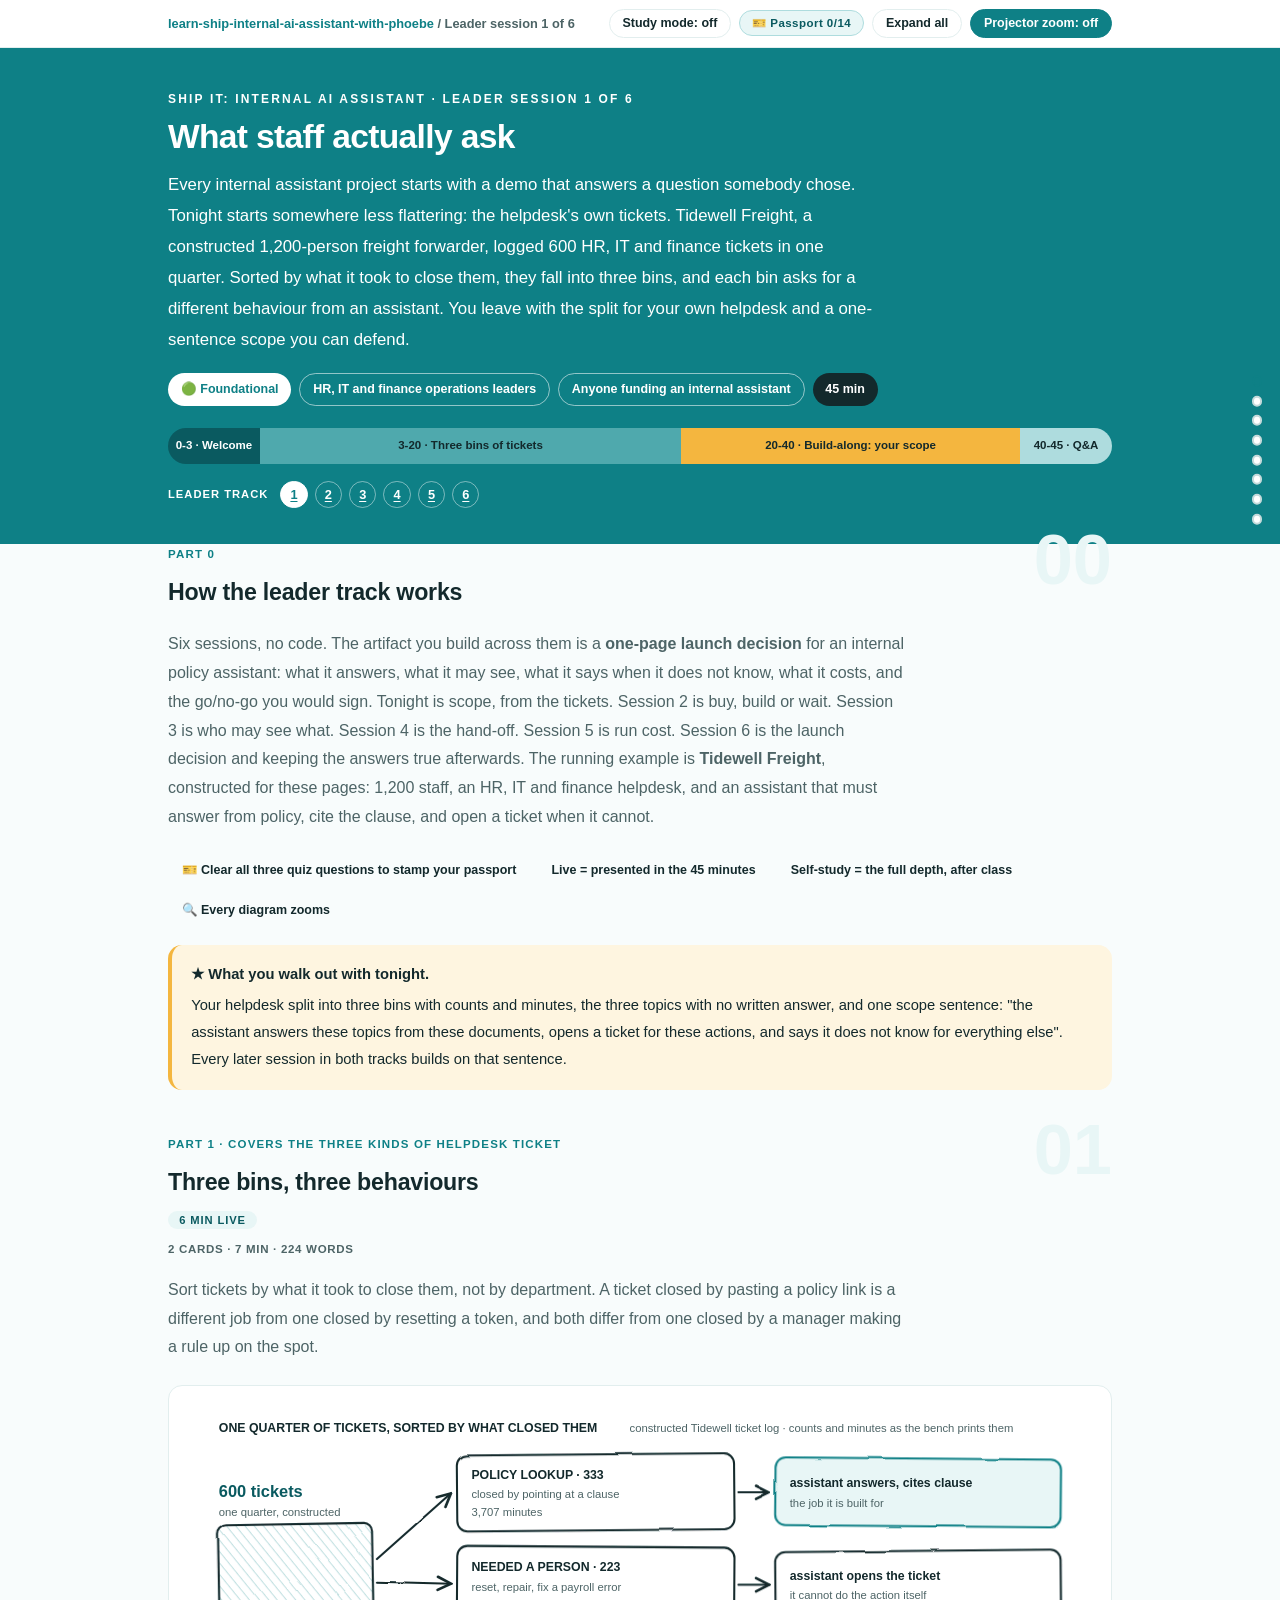
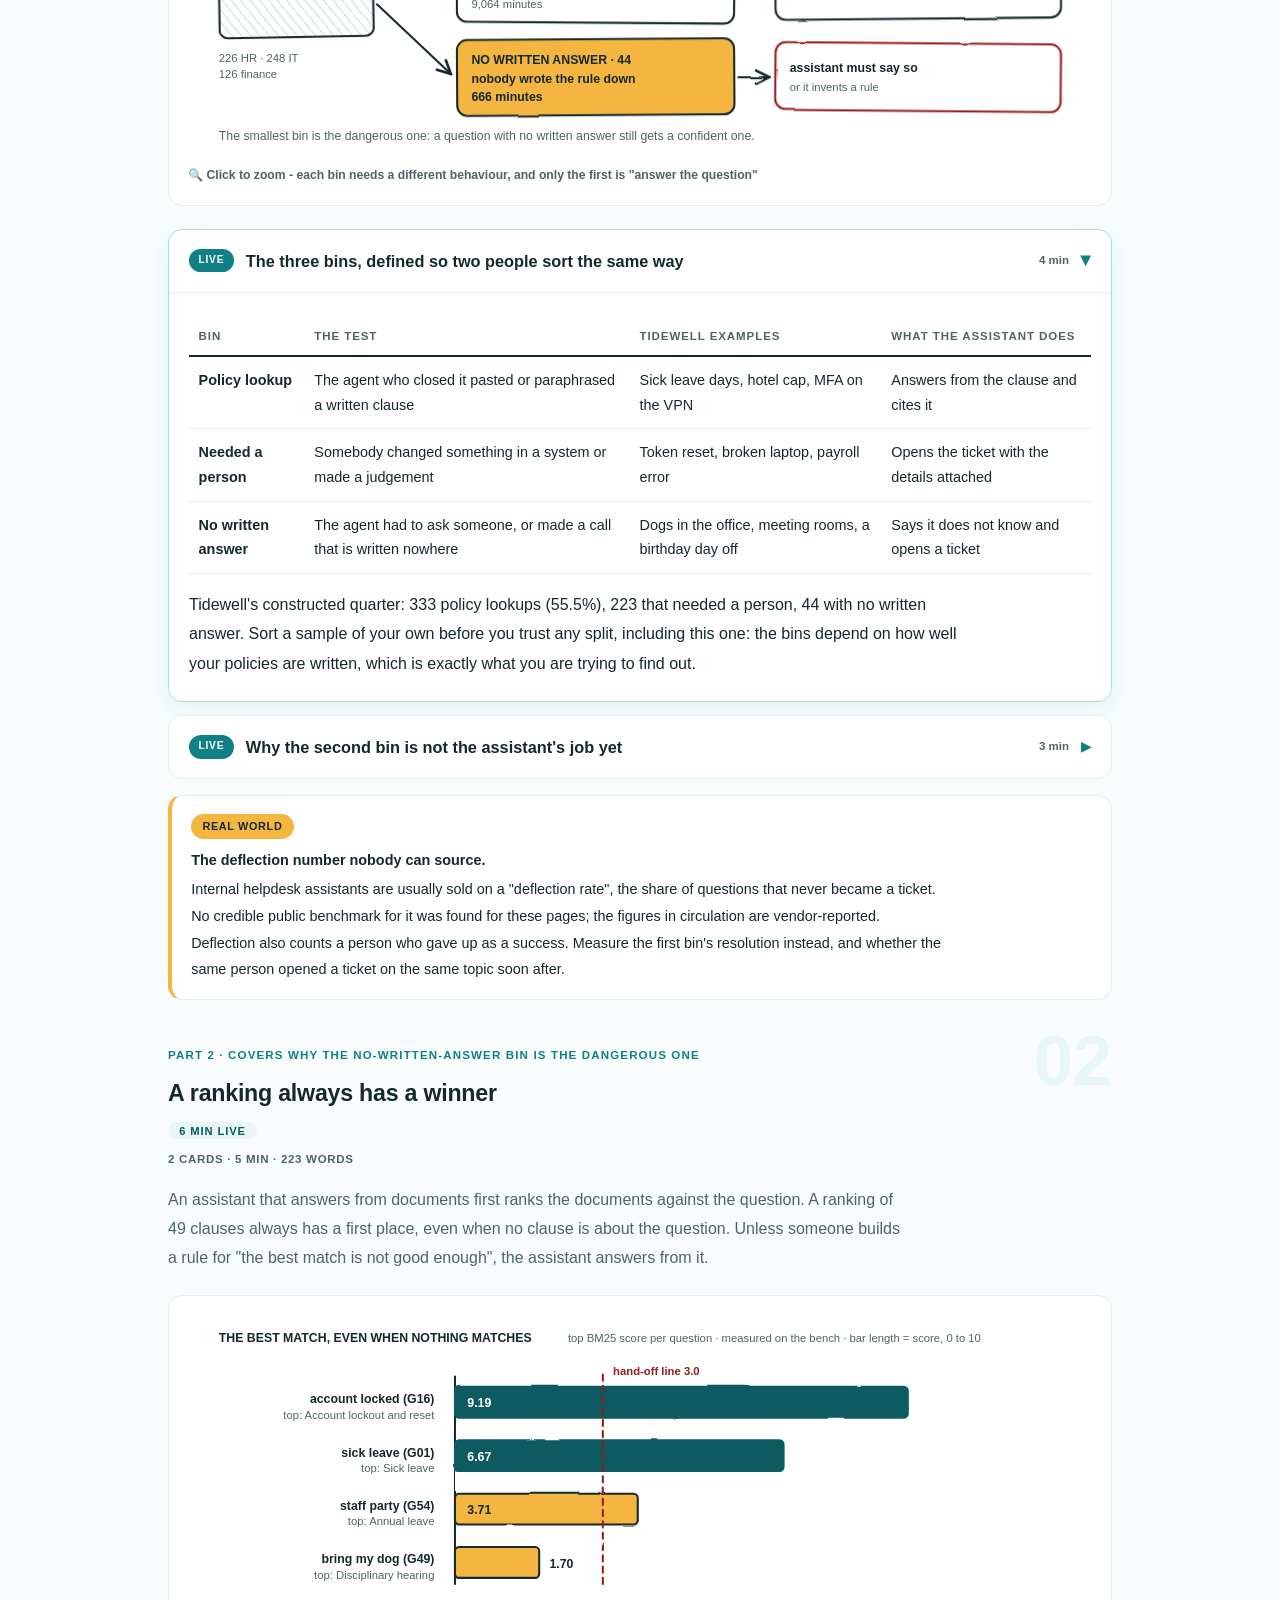
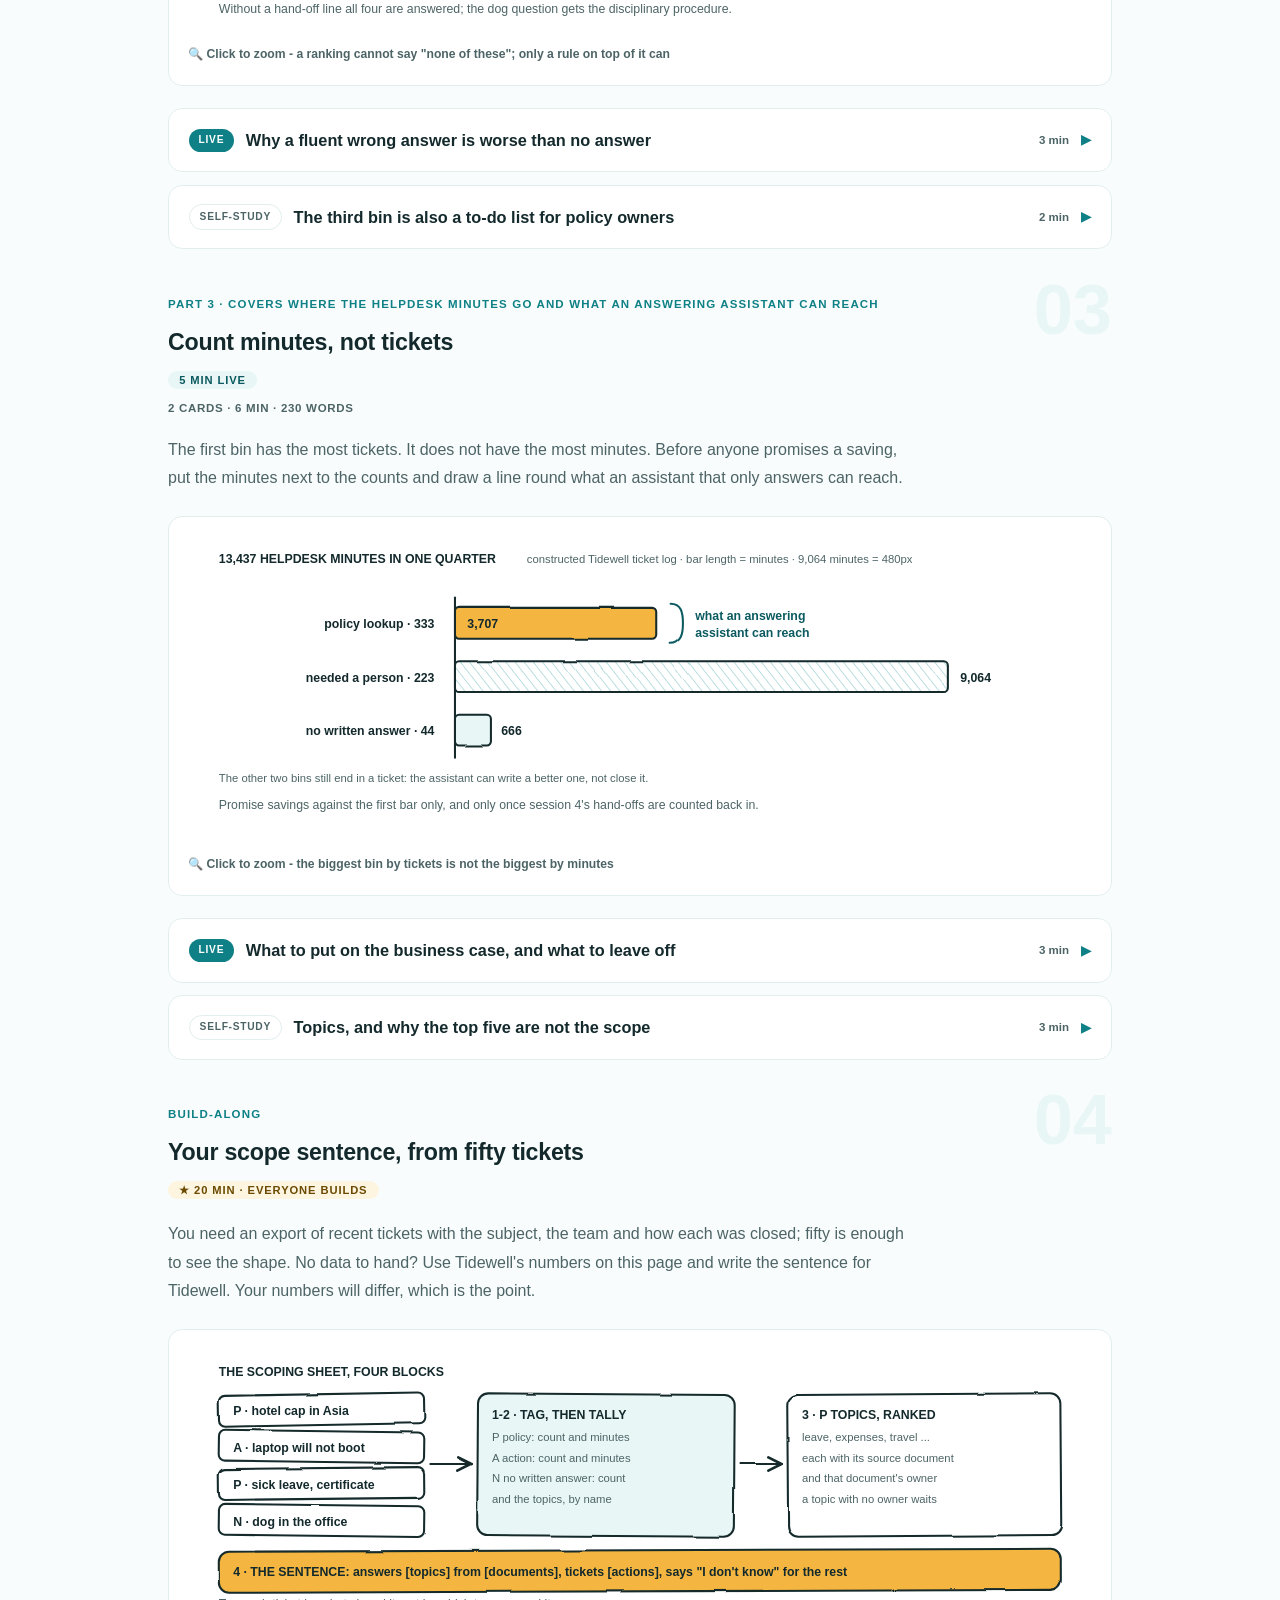
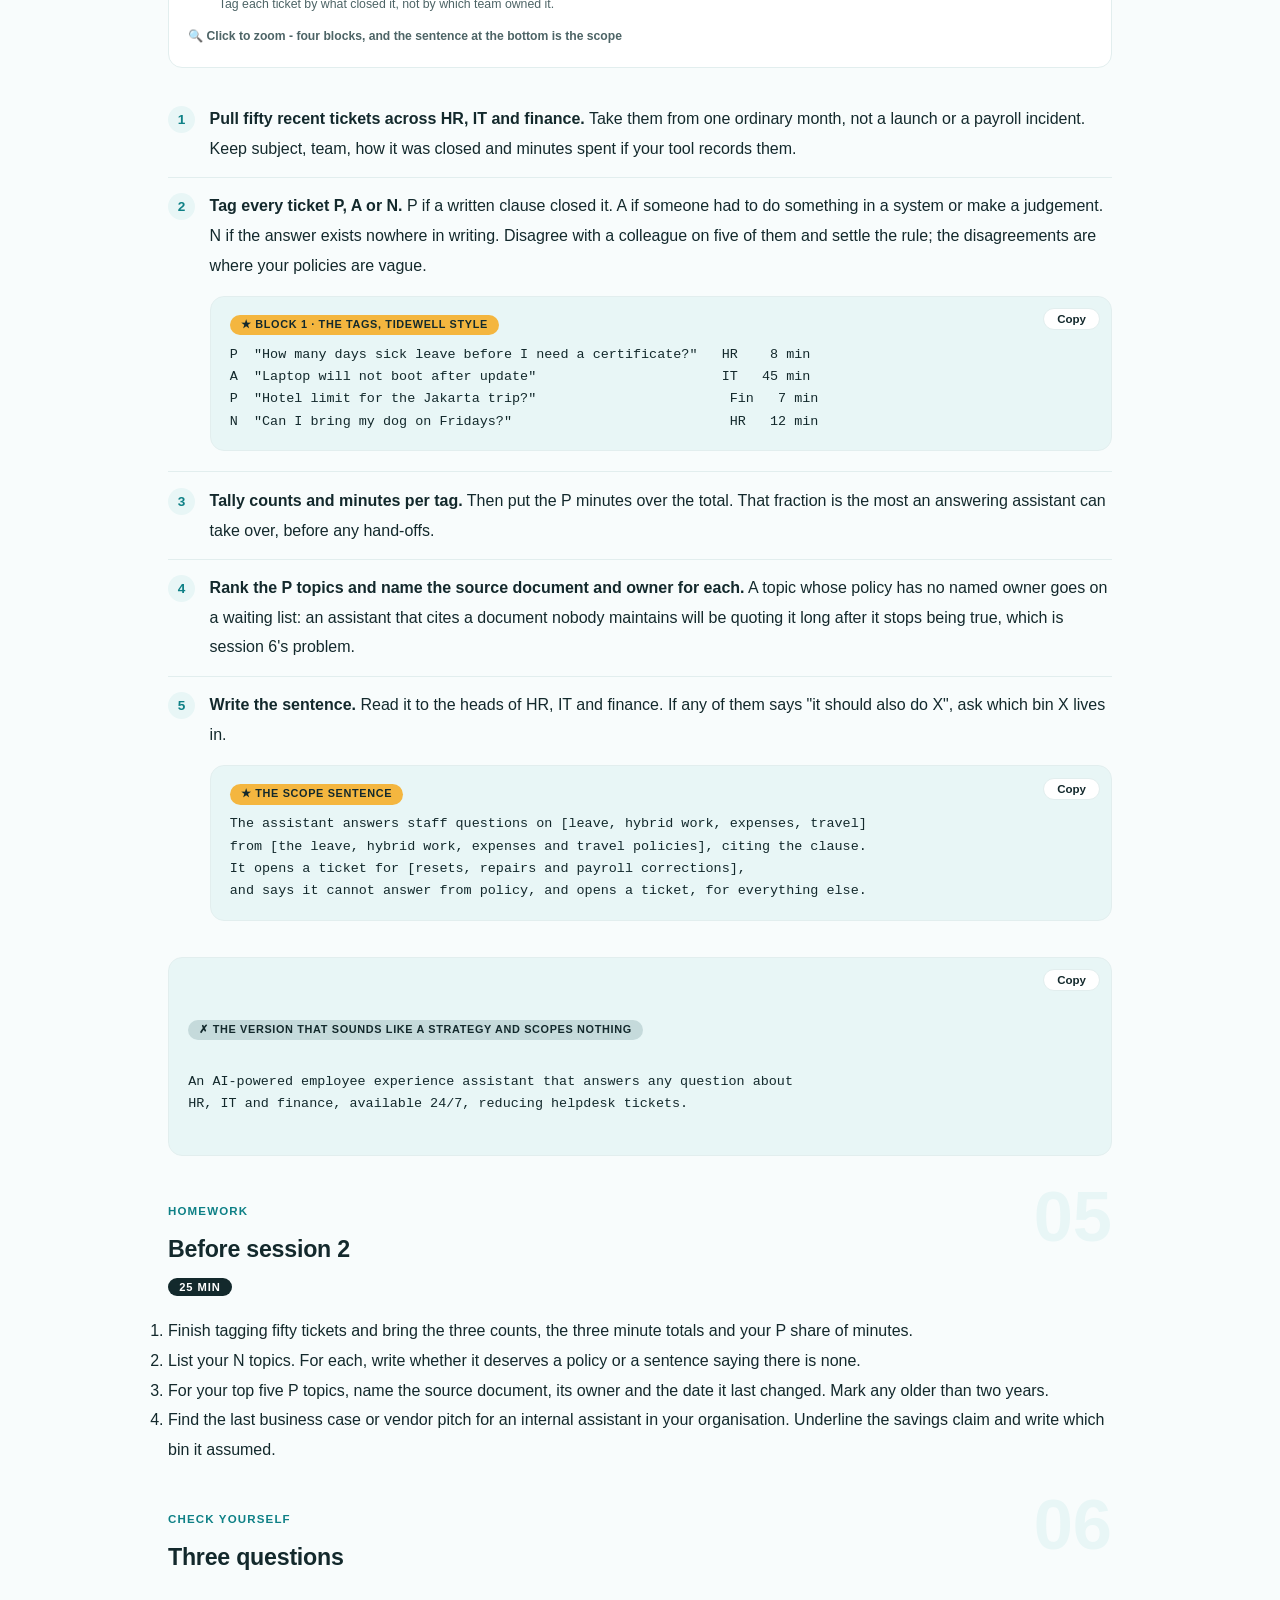
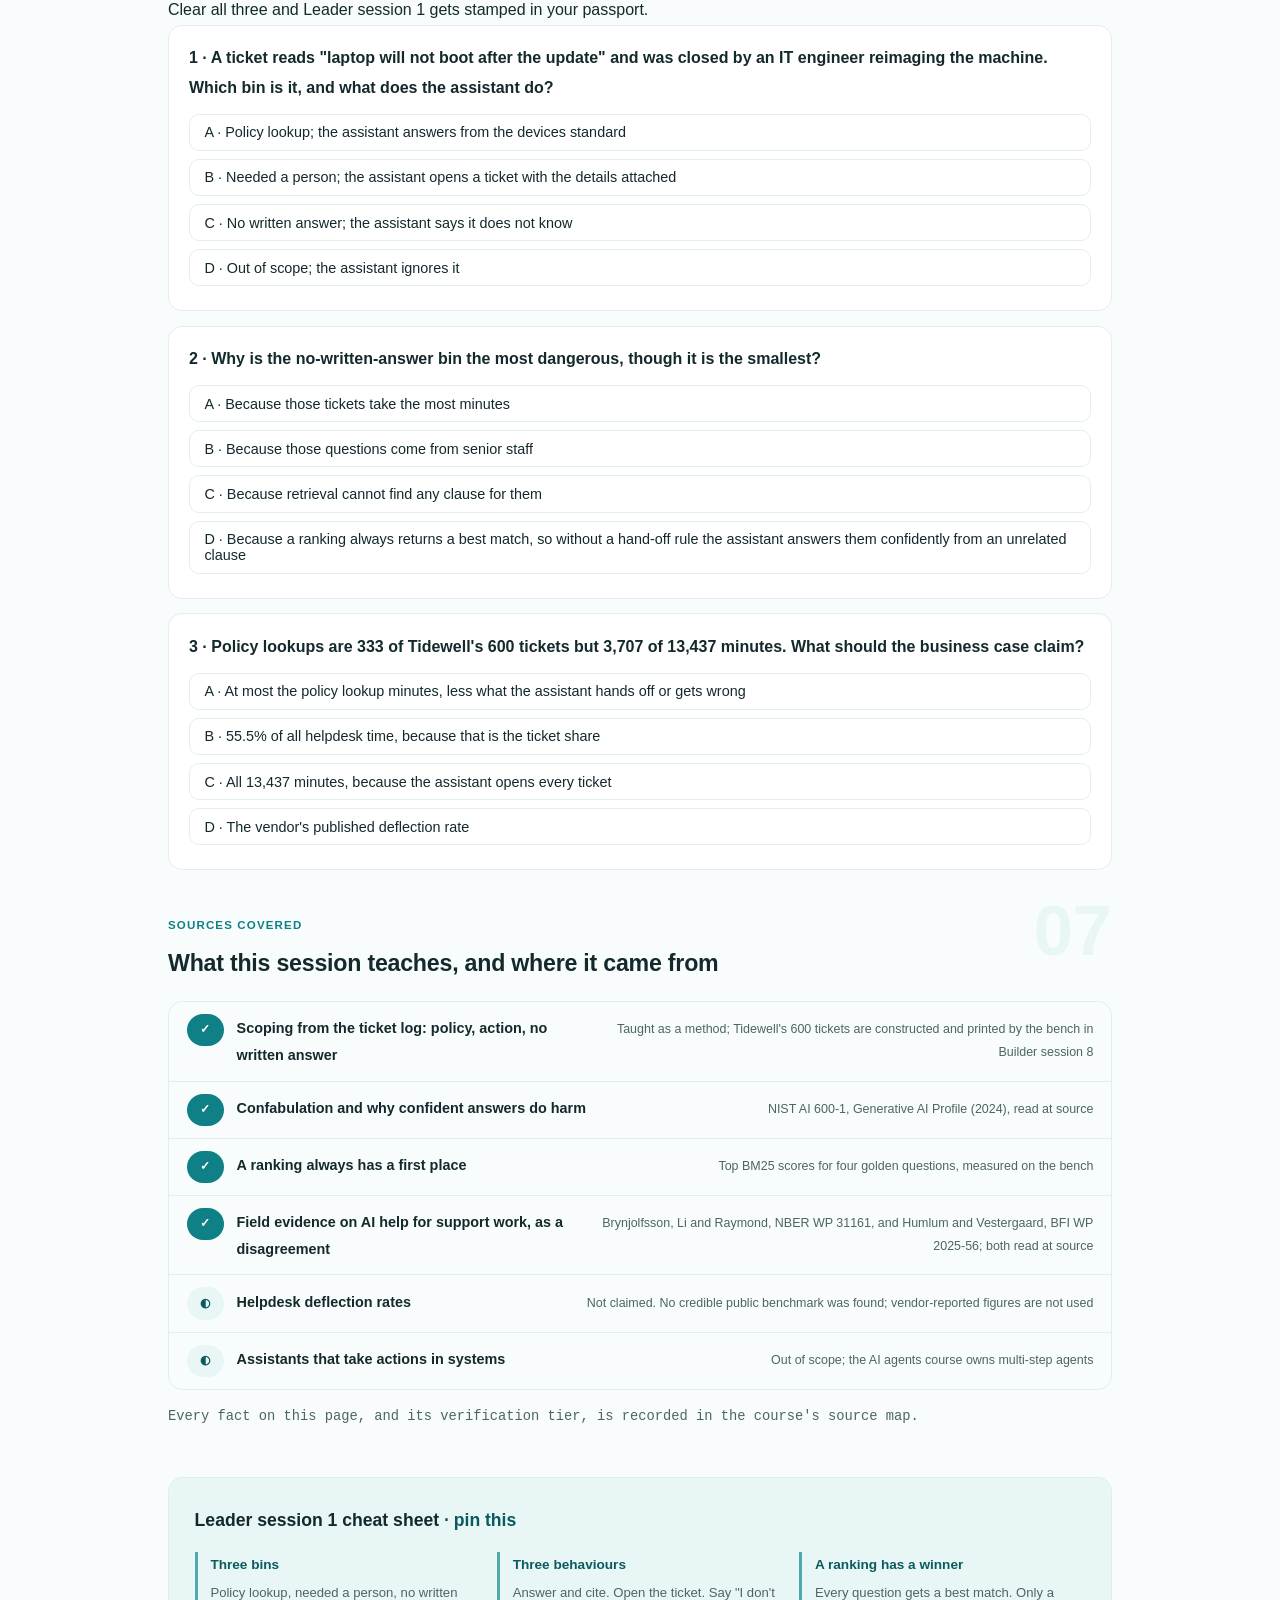
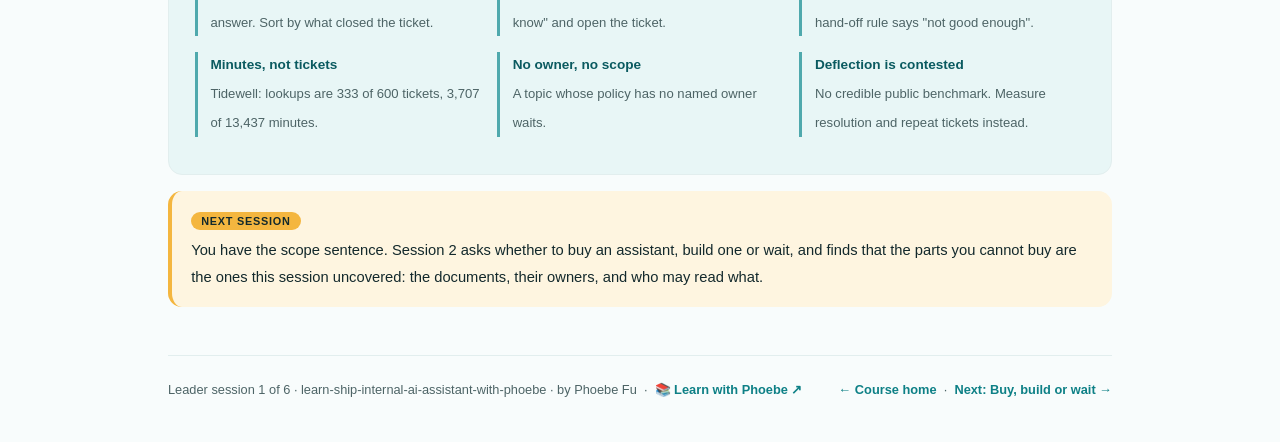
==== courses/a1-what-staff-actually-ask.html @ 3b644b0c "Ship It: Internal AI Assistant: 14 sessions + go/no-go bench Leader 6 + Builder 8 on Tidewell Freigh" ====
<!DOCTYPE html>
<html lang="en">
<head>
<meta charset="UTF-8">
<meta name="viewport" content="width=device-width, initial-scale=1.0">
<!-- social:start -->
<meta name="description" content="Leader session 1 of 6. Before choosing a model, read the tickets. Three kinds of question reach an internal helpdesk: the ones a policy clause answers, the ones that need a person to act, and the ones nobody wrote down. Scope an internal AI assistant from that split.">
<meta property="og:type" content="article">
<meta property="og:site_name" content="Learn with Phoebe">
<meta property="og:title" content="What staff actually ask - learn ship internal ai assistant with phoebe">
<meta property="og:description" content="Leader session 1 of 6. 600 tickets, three bins, one scope sentence. The dangerous bin is the smallest one.">
<meta property="og:url" content="https://phoebefu6.github.io/learn-ship-internal-ai-assistant-with-phoebe/courses/a1-what-staff-actually-ask.html">
<meta property="og:image" content="https://phoebefu6.github.io/learn-ship-internal-ai-assistant-with-phoebe/assets/og-cover.png">
<meta property="og:image:width" content="1200">
<meta property="og:image:height" content="630">
<meta name="twitter:card" content="summary_large_image">
<meta name="twitter:title" content="What staff actually ask - learn ship internal ai assistant with phoebe">
<meta name="twitter:description" content="Leader session 1 of 6. Scope an internal assistant from the ticket log, not from the demo.">
<meta name="twitter:image" content="https://phoebefu6.github.io/learn-ship-internal-ai-assistant-with-phoebe/assets/og-cover.png">
<!-- social:end -->
<title>Leader session 1 · What staff actually ask - learn ship internal ai assistant with phoebe</title>
<link rel="stylesheet" href="../assets/style.css?v=2">
</head>
<body>

<div class="toolbar">
  <div class="wrap">
    <span class="crumb"><a href="../index.html">learn-ship-internal-ai-assistant-with-phoebe</a> / Leader session 1 of 6</span>
    <button class="btn" id="toggle-all" type="button">Expand all</button>
    <button class="btn primary" id="zoom-toggle" type="button">Projector zoom: off</button>
  </div>
</div>

<header class="masthead">
  <div class="wrap">
    <div class="eyebrow">Ship It: Internal AI Assistant · Leader session 1 of 6</div>
    <h1>What staff <span class="accent">actually ask</span></h1>
    <p class="sub">Every internal assistant project starts with a demo that answers a question somebody chose. Tonight starts somewhere less flattering: the helpdesk's own tickets. Tidewell Freight, a constructed 1,200-person freight forwarder, logged 600 HR, IT and finance tickets in one quarter. Sorted by what it took to close them, they fall into three bins, and each bin asks for a different behaviour from an assistant. You leave with the split for your own helpdesk and a one-sentence scope you can defend.</p>
    <div class="chip-row">
      <span class="chip level">🟢 Foundational</span>
      <span class="chip audience">HR, IT and finance operations leaders</span>
      <span class="chip audience">Anyone funding an internal assistant</span>
      <span class="chip time">45 min</span>
    </div>
    <div class="agenda">
      <span class="a1" style="flex:1">0-3 · Welcome</span>
      <span class="a2" style="flex:5">3-20 · Three bins of tickets</span>
      <span class="a3" style="flex:4">20-40 · Build-along: your scope</span>
      <span class="a4" style="flex:1">40-45 · Q&amp;A</span>
    </div>
  </div>
</header>

<main class="wrap">

  <section class="section" id="intro">
    <div class="section-kicker">
      <span class="klabel">Part 0</span>
      <h2>How the leader track works</h2>
    </div>
    <p class="lede">Six sessions, no code. The artifact you build across them is a <strong>one-page launch decision</strong> for an internal policy assistant: what it answers, what it may see, what it says when it does not know, what it costs, and the go/no-go you would sign. Tonight is scope, from the tickets. Session 2 is buy, build or wait. Session 3 is who may see what. Session 4 is the hand-off. Session 5 is run cost. Session 6 is the launch decision and keeping the answers true afterwards. The running example is <strong>Tidewell Freight</strong>, constructed for these pages: 1,200 staff, an HR, IT and finance helpdesk, and an assistant that must answer from policy, cite the clause, and open a ticket when it cannot.</p>

    <div class="legend">
      <span class="pill">🎫 Clear all three quiz questions to stamp your passport</span>
      <span class="pill">Live = presented in the 45 minutes</span>
      <span class="pill">Self-study = the full depth, after class</span>
      <span class="pill">🔍 Every diagram zooms</span>
    </div>

    <div class="callout win">
      <p><strong>★ What you walk out with tonight.</strong> Your helpdesk split into three bins with counts and minutes, the three topics with no written answer, and one scope sentence: "the assistant answers these topics from these documents, opens a ticket for these actions, and says it does not know for everything else". Every later session in both tracks builds on that sentence.</p>
    </div>
  </section>

  <section class="section" id="part-1">
    <div class="section-kicker">
      <span class="klabel">Part 1 · covers the three kinds of helpdesk ticket</span>
      <h2>Three bins, three behaviours</h2>
      <span class="tag concept">6 min live</span>
    </div>
    <p class="lede">Sort tickets by what it took to close them, not by department. A ticket closed by pasting a policy link is a different job from one closed by resetting a token, and both differ from one closed by a manager making a rule up on the spot.</p>

    <figure class="zoomable">
      <svg viewBox="0 0 880 340" xmlns="http://www.w3.org/2000/svg" role="img" aria-label="A hand-drawn pile of 600 constructed Tidewell tickets sorted into three bins. Policy lookup, 333 tickets and 3,707 minutes: the assistant answers and cites the clause. Needed a person, 223 tickets and 9,064 minutes: the assistant can only open the ticket. No written answer, 44 tickets and 666 minutes: the assistant must say it does not know, or it invents a rule.">
        <defs>
          <filter id="a1aSk" x="-3%" y="-3%" width="106%" height="106%"><feTurbulence type="fractalNoise" baseFrequency="0.02" numOctaves="2" seed="13" result="n"/><feDisplacementMap in="SourceGraphic" in2="n" scale="2.4" xChannelSelector="R" yChannelSelector="G"/></filter>
          <pattern id="a1aHc" patternUnits="userSpaceOnUse" width="7" height="7" patternTransform="rotate(-38)"><line x1="0" y1="0" x2="0" y2="7" stroke="#0E8086" stroke-width="1" opacity=".5"/></pattern>
          <marker id="a1aAr" viewBox="0 0 10 10" refX="9" refY="5" markerWidth="8" markerHeight="8" orient="auto"><path d="M1 1 L9 5 L1 9" fill="none" stroke="#13292C" stroke-width="1.6" stroke-linecap="round"/></marker>
        </defs>
        <style>
          .a1aH { font: 800 12px Inter, sans-serif; fill: #13292C; }
          .a1aL { font: 600 12px Inter, sans-serif; fill: #13292C; }
          .a1aS { font: 400 11px Inter, sans-serif; fill: #4D6466; }
          .a1aV { font: 800 16px Inter, sans-serif; fill: #0A5A60; }
          .a1aN { font: 400 12px Inter, sans-serif; fill: #4D6466; }
        </style>

        <text class="a1aH" x="30" y="26">ONE QUARTER OF TICKETS, SORTED BY WHAT CLOSED THEM</text>
        <text class="a1aS" x="430" y="26">constructed Tidewell ticket log · counts and minutes as the bench prints them</text>

        <g filter="url(#a1aSk)" fill="none" stroke="#13292C" stroke-width="2" stroke-linecap="round" stroke-linejoin="round">
          <rect x="30" y="116" width="150" height="110" rx="8" transform="rotate(-1 105 171)" fill="url(#a1aHc)"/>
          <path d="M184 150 L256 86" marker-end="url(#a1aAr)"/>
          <path d="M184 172 L256 174" marker-end="url(#a1aAr)"/>
          <path d="M184 194 L256 262" marker-end="url(#a1aAr)"/>
          <rect x="262" y="48" width="270" height="74" rx="10" transform="rotate(-0.5 397 85)" fill="#FFFFFF"/>
          <rect x="262" y="138" width="270" height="74" rx="10" transform="rotate(0.4 397 175)" fill="#FFFFFF"/>
          <rect x="262" y="228" width="270" height="74" rx="10" transform="rotate(-0.4 397 265)" fill="#F4B63F"/>
          <path d="M536 85 L566 85" marker-end="url(#a1aAr)"/>
          <path d="M536 175 L566 175" marker-end="url(#a1aAr)"/>
          <path d="M536 265 L566 265" marker-end="url(#a1aAr)"/>
          <rect x="572" y="52" width="278" height="66" rx="10" transform="rotate(0.5 711 85)" fill="#E8F6F6" stroke="#0E8086"/>
          <rect x="572" y="142" width="278" height="66" rx="10" transform="rotate(-0.5 711 175)" fill="#FFFFFF"/>
          <rect x="572" y="232" width="278" height="66" rx="10" transform="rotate(0.5 711 265)" fill="#FFFFFF" stroke="#991B1B"/>
        </g>

        <text class="a1aV" x="30" y="90">600 tickets</text>
        <text class="a1aS" x="30" y="108">one quarter, constructed</text>
        <text class="a1aS" x="30" y="250">226 HR · 248 IT</text>
        <text class="a1aS" x="30" y="266">126 finance</text>

        <text class="a1aH" x="276" y="72">POLICY LOOKUP · 333</text>
        <text class="a1aS" x="276" y="91">closed by pointing at a clause</text>
        <text class="a1aS" x="276" y="108">3,707 minutes</text>
        <text class="a1aH" x="276" y="162">NEEDED A PERSON · 223</text>
        <text class="a1aS" x="276" y="181">reset, repair, fix a payroll error</text>
        <text class="a1aS" x="276" y="198">9,064 minutes</text>
        <text class="a1aH" x="276" y="252">NO WRITTEN ANSWER · 44</text>
        <text class="a1aL" x="276" y="271">nobody wrote the rule down</text>
        <text class="a1aL" x="276" y="288">666 minutes</text>

        <text class="a1aL" x="586" y="80">assistant answers, cites clause</text>
        <text class="a1aS" x="586" y="99">the job it is built for</text>
        <text class="a1aL" x="586" y="170">assistant opens the ticket</text>
        <text class="a1aS" x="586" y="189">it cannot do the action itself</text>
        <text class="a1aL" x="586" y="260">assistant must say so</text>
        <text class="a1aS" x="586" y="279">or it invents a rule</text>

        <text class="a1aN" x="30" y="326">The smallest bin is the dangerous one: a question with no written answer still gets a confident one.</text>
      </svg>
      <figcaption>🔍 Click to zoom - each bin needs a different behaviour, and only the first is "answer the question"</figcaption>
    </figure>

    <details class="card" open>
      <summary><span class="mode live">Live</span>The three bins, defined so two people sort the same way<span class="mini">4 min</span><span class="caret">▶</span></summary>
      <div class="body">
        <table class="clean">
          <thead><tr><th>Bin</th><th>The test</th><th>Tidewell examples</th><th>What the assistant does</th></tr></thead>
          <tbody>
            <tr><td><strong>Policy lookup</strong></td><td>The agent who closed it pasted or paraphrased a written clause</td><td>Sick leave days, hotel cap, MFA on the VPN</td><td>Answers from the clause and cites it</td></tr>
            <tr><td><strong>Needed a person</strong></td><td>Somebody changed something in a system or made a judgement</td><td>Token reset, broken laptop, payroll error</td><td>Opens the ticket with the details attached</td></tr>
            <tr><td><strong>No written answer</strong></td><td>The agent had to ask someone, or made a call that is written nowhere</td><td>Dogs in the office, meeting rooms, a birthday day off</td><td>Says it does not know and opens a ticket</td></tr>
          </tbody>
        </table>
        <p>Tidewell's constructed quarter: 333 policy lookups (55.5%), 223 that needed a person, 44 with no written answer. Sort a sample of your own before you trust any split, including this one: the bins depend on how well your policies are written, which is exactly what you are trying to find out.</p>
      </div>
    </details>

    <details class="card">
      <summary><span class="mode live">Live</span>Why the second bin is not the assistant's job yet<span class="mini">3 min</span><span class="caret">▶</span></summary>
      <div class="body">
        <p>An assistant that resets passwords or edits payroll is an agent with write access to systems, which is a different risk class with its own course. Tidewell's assistant takes exactly one action: it opens a ticket. That keeps the second bin on the people who own those systems, and the assistant's contribution there is a well-formed ticket: the question, who asked, and the clauses it looked at. Session 6 of the builder track builds that one tool; the <a href="https://phoebefu6.github.io/learn-ai-agents-with-phoebe/">AI agents course</a> owns everything beyond it.</p>
      </div>
    </details>

    <div class="callout example">
      <span class="ex-pill">Real world</span>
      <p><strong>The deflection number nobody can source.</strong> Internal helpdesk assistants are usually sold on a "deflection rate", the share of questions that never became a ticket. No credible public benchmark for it was found for these pages; the figures in circulation are vendor-reported. Deflection also counts a person who gave up as a success. Measure the first bin's resolution instead, and whether the same person opened a ticket on the same topic soon after.</p>
    </div>
  </section>

  <section class="section" id="part-2">
    <div class="section-kicker">
      <span class="klabel">Part 2 · covers why the no-written-answer bin is the dangerous one</span>
      <h2>A ranking always has a winner</h2>
      <span class="tag concept">6 min live</span>
    </div>
    <p class="lede">An assistant that answers from documents first ranks the documents against the question. A ranking of 49 clauses always has a first place, even when no clause is about the question. Unless someone builds a rule for "the best match is not good enough", the assistant answers from it.</p>

    <figure class="zoomable">
      <svg viewBox="0 0 880 310" xmlns="http://www.w3.org/2000/svg" role="img" aria-label="Hand-drawn bars of the top retrieval score for four golden questions, measured on the bench. Account locked scores 9.19 against the account lockout clause. Sick leave scores 6.67 against the sick leave clause. The staff party question, which no policy answers, scores 3.71 against the annual leave clause. Bring my dog scores 1.70 against the disciplinary hearing clause. A dashed hand-off line sits at 3.0.">
        <defs>
          <filter id="a1bSk" x="-3%" y="-3%" width="106%" height="106%"><feTurbulence type="fractalNoise" baseFrequency="0.02" numOctaves="2" seed="17" result="n"/><feDisplacementMap in="SourceGraphic" in2="n" scale="2.4" xChannelSelector="R" yChannelSelector="G"/></filter>
        </defs>
        <style>
          .a1bH { font: 800 12px Inter, sans-serif; fill: #13292C; }
          .a1bL { font: 600 12px Inter, sans-serif; fill: #13292C; }
          .a1bS { font: 400 11px Inter, sans-serif; fill: #4D6466; }
          .a1bW { font: 800 12px Inter, sans-serif; fill: #FFFFFF; }
          .a1bK { font: 800 12px Inter, sans-serif; fill: #13292C; }
          .a1bR { font: 800 11px Inter, sans-serif; fill: #991B1B; }
          .a1bN { font: 400 12px Inter, sans-serif; fill: #4D6466; }
        </style>

        <text class="a1bH" x="30" y="26">THE BEST MATCH, EVEN WHEN NOTHING MATCHES</text>
        <text class="a1bS" x="370" y="26">top BM25 score per question · measured on the bench · bar length = score, 0 to 10</text>

        <g filter="url(#a1bSk)" fill="none" stroke="#13292C" stroke-width="2" stroke-linecap="round" stroke-linejoin="round">
          <path d="M260 60 L260 262"/>
          <rect x="260" y="70" width="441" height="30" rx="4" fill="#0A5A60" stroke="#0A5A60"/>
          <rect x="260" y="122" width="320" height="30" rx="4" fill="#0A5A60" stroke="#0A5A60"/>
          <rect x="260" y="174" width="178" height="30" rx="4" fill="#F4B63F"/>
          <rect x="260" y="226" width="82" height="30" rx="4" fill="#F4B63F"/>
          <path d="M404 58 L404 266" stroke="#991B1B" stroke-dasharray="6 5"/>
        </g>

        <text class="a1bR" x="414" y="58">hand-off line 3.0</text>

        <text class="a1bL" x="240" y="86" text-anchor="end">account locked (G16)</text>
        <text class="a1bS" x="240" y="101" text-anchor="end">top: Account lockout and reset</text>
        <text class="a1bL" x="240" y="138" text-anchor="end">sick leave (G01)</text>
        <text class="a1bS" x="240" y="153" text-anchor="end">top: Sick leave</text>
        <text class="a1bL" x="240" y="190" text-anchor="end">staff party (G54)</text>
        <text class="a1bS" x="240" y="205" text-anchor="end">top: Annual leave</text>
        <text class="a1bL" x="240" y="242" text-anchor="end">bring my dog (G49)</text>
        <text class="a1bS" x="240" y="257" text-anchor="end">top: Disciplinary hearing</text>

        <text class="a1bW" x="272" y="90">9.19</text>
        <text class="a1bW" x="272" y="142">6.67</text>
        <text class="a1bK" x="272" y="194">3.71</text>
        <text class="a1bK" x="352" y="246">1.70</text>

        <text class="a1bN" x="30" y="290">Without a hand-off line all four are answered; the dog question gets the disciplinary procedure.</text>
      </svg>
      <figcaption>🔍 Click to zoom - a ranking cannot say "none of these"; only a rule on top of it can</figcaption>
    </figure>

    <details class="card">
      <summary><span class="mode live">Live</span>Why a fluent wrong answer is worse than no answer<span class="mini">3 min</span><span class="caret">▶</span></summary>
      <div class="body">
        <p>NIST's Generative AI Profile calls this risk <strong>confabulation</strong>: "the production of confidently stated but erroneous or false content", and it locates the harm where users believe it, "often due to the confident nature of the response". An internal assistant makes this worse in one specific way: it cites a real clause. The staff party answer would cite Tidewell's annual leave policy, correctly quoted and irrelevant. A citation that exists is not a citation that answers.</p>
        <p>The fix is a leader decision before it is a technical one: the assistant is allowed, and expected, to say "I cannot answer that from policy" and open a ticket. Session 4 is about that sentence. On the bench the hand-off line sits at a top score of 3.0; G54 still clears it with 3.71 and gets a confident wrong answer, which is why the line is a trade, not a cure.</p>
      </div>
    </details>

    <details class="card">
      <summary><span class="mode self">Self-study</span>The third bin is also a to-do list for policy owners<span class="mini">2 min</span><span class="caret">▶</span></summary>
      <div class="body">
        <p>Forty-four tickets with no written answer is 44 times a person made a rule up, probably not the same rule each time. Some of those topics deserve a policy (meeting rooms, guests, a birthday day off if staff keep asking). Others deserve a sentence on the intranet saying there is no policy. Either way, the list of no-written-answer topics is a by-product of scoping an assistant that is worth more than the assistant to some organisations.</p>
      </div>
    </details>
  </section>

  <section class="section" id="part-3">
    <div class="section-kicker">
      <span class="klabel">Part 3 · covers where the helpdesk minutes go and what an answering assistant can reach</span>
      <h2>Count minutes, not tickets</h2>
      <span class="tag concept">5 min live</span>
    </div>
    <p class="lede">The first bin has the most tickets. It does not have the most minutes. Before anyone promises a saving, put the minutes next to the counts and draw a line round what an assistant that only answers can reach.</p>

    <figure class="zoomable">
      <svg viewBox="0 0 880 300" xmlns="http://www.w3.org/2000/svg" role="img" aria-label="Hand-drawn bars of helpdesk minutes in Tidewell's constructed quarter, 13,437 minutes in total. Policy lookups 3,707 minutes, needed a person 9,064 minutes, no written answer 666 minutes. A bracket marks the policy lookups as the only minutes an answering assistant can take over; the other two still end in a ticket.">
        <defs>
          <filter id="a1cSk" x="-3%" y="-3%" width="106%" height="106%"><feTurbulence type="fractalNoise" baseFrequency="0.02" numOctaves="2" seed="19" result="n"/><feDisplacementMap in="SourceGraphic" in2="n" scale="2.4" xChannelSelector="R" yChannelSelector="G"/></filter>
          <pattern id="a1cHc" patternUnits="userSpaceOnUse" width="7" height="7" patternTransform="rotate(-38)"><line x1="0" y1="0" x2="0" y2="7" stroke="#0E8086" stroke-width="1" opacity=".5"/></pattern>
        </defs>
        <style>
          .a1cH { font: 800 12px Inter, sans-serif; fill: #13292C; }
          .a1cL { font: 600 12px Inter, sans-serif; fill: #13292C; }
          .a1cS { font: 400 11px Inter, sans-serif; fill: #4D6466; }
          .a1cK { font: 800 12px Inter, sans-serif; fill: #13292C; }
          .a1cD { font: 800 12px Inter, sans-serif; fill: #0A5A60; }
          .a1cN { font: 400 12px Inter, sans-serif; fill: #4D6466; }
        </style>

        <text class="a1cH" x="30" y="26">13,437 HELPDESK MINUTES IN ONE QUARTER</text>
        <text class="a1cS" x="330" y="26">constructed Tidewell ticket log · bar length = minutes · 9,064 minutes = 480px</text>

        <g filter="url(#a1cSk)" fill="none" stroke="#13292C" stroke-width="2" stroke-linecap="round" stroke-linejoin="round">
          <path d="M260 60 L260 216"/>
          <rect x="260" y="70" width="196" height="30" rx="4" fill="#F4B63F"/>
          <rect x="260" y="122" width="480" height="30" rx="4" fill="url(#a1cHc)"/>
          <rect x="260" y="174" width="35" height="30" rx="4" fill="#E8F6F6"/>
          <path d="M470 66 C480 66 482 74 482 85 C482 96 480 104 470 104" stroke="#0A5A60"/>
        </g>

        <text class="a1cL" x="240" y="90" text-anchor="end">policy lookup · 333</text>
        <text class="a1cL" x="240" y="142" text-anchor="end">needed a person · 223</text>
        <text class="a1cL" x="240" y="194" text-anchor="end">no written answer · 44</text>

        <text class="a1cK" x="272" y="90">3,707</text>
        <text class="a1cK" x="752" y="142">9,064</text>
        <text class="a1cK" x="305" y="194">666</text>

        <text class="a1cD" x="494" y="82">what an answering</text>
        <text class="a1cD" x="494" y="98">assistant can reach</text>

        <text class="a1cS" x="30" y="240">The other two bins still end in a ticket: the assistant can write a better one, not close it.</text>
        <text class="a1cN" x="30" y="266">Promise savings against the first bar only, and only once session 4's hand-offs are counted back in.</text>
      </svg>
      <figcaption>🔍 Click to zoom - the biggest bin by tickets is not the biggest by minutes</figcaption>
    </figure>

    <details class="card">
      <summary><span class="mode live">Live</span>What to put on the business case, and what to leave off<span class="mini">3 min</span><span class="caret">▶</span></summary>
      <div class="body">
        <p>On Tidewell's constructed quarter, policy lookups took 3,707 of 13,437 helpdesk minutes. That is the ceiling for an assistant that answers questions, before you subtract the questions it should hand off and the ones it gets wrong. The 9,064 minutes of action tickets are untouched by answering, whatever the demo suggested.</p>
        <p>The published evidence on AI help for support work does not settle the size of the prize either. In one field study of 5,179 customer support agents, Brynjolfsson, Li and Raymond (NBER Working Paper 31161) found issues resolved per hour rose 14% on average, 34% for novice and low-skilled workers, with minimal impact on the most experienced. A study of 25,000 Danish workers in exposed occupations by Humlum and Vestergaard (BFI Working Paper 2025-56) found average time savings of 3% and no measurable effect on earnings or recorded hours. Different settings, outcomes and horizons; session 6 takes the disagreement apart. Neither tells you Tidewell's number. Your ticket log does.</p>
      </div>
    </details>

    <details class="card">
      <summary><span class="mode self">Self-study</span>Topics, and why the top five are not the scope<span class="mini">3 min</span><span class="caret">▶</span></summary>
      <div class="body">
        <p>Tidewell's biggest topics in the quarter were access (98 tickets), leave (95), expenses (75), devices (74), software (65) and pay (51). Access and devices are mostly action tickets: resets and broken hardware. Leave and expenses are mostly lookups. A scope written as "the top five topics" would promise the assistant a job it cannot do on two of them. Scope by bin first, then by topic inside the first bin.</p>
      </div>
    </details>
  </section>

  <section class="section" id="demo-1">
    <div class="section-kicker">
      <span class="klabel">Build-along</span>
      <h2>Your scope sentence, from fifty tickets</h2>
      <span class="tag demo">★ 20 min · everyone builds</span>
    </div>
    <p class="lede">You need an export of recent tickets with the subject, the team and how each was closed; fifty is enough to see the shape. No data to hand? Use Tidewell's numbers on this page and write the sentence for Tidewell. Your numbers will differ, which is the point.</p>

    <figure class="zoomable">
      <svg viewBox="0 0 880 260" xmlns="http://www.w3.org/2000/svg" role="img" aria-label="The scoping sheet as a hand-drawn page. A strip of tickets on the left, each tagged P for policy, A for action or N for no written answer. A tally block counts tickets and minutes per tag. A topic list ranks the P tickets by topic. At the bottom a scope sentence with three blanks: answers these topics, opens a ticket for these actions, says it does not know for the rest.">
        <defs>
          <filter id="a1dSk" x="-3%" y="-3%" width="106%" height="106%"><feTurbulence type="fractalNoise" baseFrequency="0.02" numOctaves="2" seed="23" result="n"/><feDisplacementMap in="SourceGraphic" in2="n" scale="2.4" xChannelSelector="R" yChannelSelector="G"/></filter>
          <marker id="a1dAr" viewBox="0 0 10 10" refX="9" refY="5" markerWidth="8" markerHeight="8" orient="auto"><path d="M1 1 L9 5 L1 9" fill="none" stroke="#13292C" stroke-width="1.6" stroke-linecap="round"/></marker>
        </defs>
        <style>
          .a1dH { font: 800 12px Inter, sans-serif; fill: #13292C; }
          .a1dL { font: 600 12px Inter, sans-serif; fill: #13292C; }
          .a1dS { font: 400 11px Inter, sans-serif; fill: #4D6466; }
          .a1dN { font: 400 12px Inter, sans-serif; fill: #4D6466; }
        </style>

        <text class="a1dH" x="30" y="26">THE SCOPING SHEET, FOUR BLOCKS</text>

        <g filter="url(#a1dSk)" fill="none" stroke="#13292C" stroke-width="2" stroke-linecap="round" stroke-linejoin="round">
          <rect x="30" y="44" width="200" height="30" rx="6" transform="rotate(-1 130 59)" fill="#FFFFFF"/>
          <rect x="30" y="80" width="200" height="30" rx="6" transform="rotate(0.8 130 95)" fill="#FFFFFF"/>
          <rect x="30" y="116" width="200" height="30" rx="6" transform="rotate(-0.6 130 131)" fill="#FFFFFF"/>
          <rect x="30" y="152" width="200" height="30" rx="6" transform="rotate(0.7 130 167)" fill="#FFFFFF"/>
          <path d="M236 112 L276 112" marker-end="url(#a1dAr)"/>
          <rect x="282" y="44" width="250" height="138" rx="10" transform="rotate(0.4 407 113)" fill="#E8F6F6"/>
          <path d="M538 112 L578 112" marker-end="url(#a1dAr)"/>
          <rect x="584" y="44" width="266" height="138" rx="10" transform="rotate(-0.4 717 113)" fill="#FFFFFF"/>
          <rect x="30" y="196" width="820" height="40" rx="10" transform="rotate(-0.2 440 216)" fill="#F4B63F"/>
        </g>

        <text class="a1dL" x="44" y="64">P · hotel cap in Asia</text>
        <text class="a1dL" x="44" y="100">A · laptop will not boot</text>
        <text class="a1dL" x="44" y="136">P · sick leave, certificate</text>
        <text class="a1dL" x="44" y="172">N · dog in the office</text>

        <text class="a1dH" x="296" y="68">1-2 · TAG, THEN TALLY</text>
        <text class="a1dS" x="296" y="90">P policy: count and minutes</text>
        <text class="a1dS" x="296" y="110">A action: count and minutes</text>
        <text class="a1dS" x="296" y="130">N no written answer: count</text>
        <text class="a1dS" x="296" y="150">and the topics, by name</text>

        <text class="a1dH" x="598" y="68">3 · P TOPICS, RANKED</text>
        <text class="a1dS" x="598" y="90">leave, expenses, travel ...</text>
        <text class="a1dS" x="598" y="110">each with its source document</text>
        <text class="a1dS" x="598" y="130">and that document's owner</text>
        <text class="a1dS" x="598" y="150">a topic with no owner waits</text>

        <text class="a1dH" x="44" y="221">4 · THE SENTENCE: answers [topics] from [documents], tickets [actions], says "I don't know" for the rest</text>

        <text class="a1dN" x="30" y="252">Tag each ticket by what closed it, not by which team owned it.</text>
      </svg>
      <figcaption>🔍 Click to zoom - four blocks, and the sentence at the bottom is the scope</figcaption>
    </figure>

    <div class="steps">
      <div class="step">
        <p><strong>Pull fifty recent tickets across HR, IT and finance.</strong> Take them from one ordinary month, not a launch or a payroll incident. Keep subject, team, how it was closed and minutes spent if your tool records them.</p>
      </div>
      <div class="step">
        <p><strong>Tag every ticket P, A or N.</strong> P if a written clause closed it. A if someone had to do something in a system or make a judgement. N if the answer exists nowhere in writing. Disagree with a colleague on five of them and settle the rule; the disagreements are where your policies are vague.</p>
        <div class="prompt-box good"><span class="label">★ Block 1 · the tags, Tidewell style</span>P  "How many days sick leave before I need a certificate?"   HR    8 min
A  "Laptop will not boot after update"                       IT   45 min
P  "Hotel limit for the Jakarta trip?"                        Fin   7 min
N  "Can I bring my dog on Fridays?"                           HR   12 min</div>
      </div>
      <div class="step">
        <p><strong>Tally counts and minutes per tag.</strong> Then put the P minutes over the total. That fraction is the most an answering assistant can take over, before any hand-offs.</p>
      </div>
      <div class="step">
        <p><strong>Rank the P topics and name the source document and owner for each.</strong> A topic whose policy has no named owner goes on a waiting list: an assistant that cites a document nobody maintains will be quoting it long after it stops being true, which is session 6's problem.</p>
      </div>
      <div class="step">
        <p><strong>Write the sentence.</strong> Read it to the heads of HR, IT and finance. If any of them says "it should also do X", ask which bin X lives in.</p>
        <div class="prompt-box good"><span class="label">★ The scope sentence</span>The assistant answers staff questions on [leave, hybrid work, expenses, travel]
from [the leave, hybrid work, expenses and travel policies], citing the clause.
It opens a ticket for [resets, repairs and payroll corrections],
and says it cannot answer from policy, and opens a ticket, for everything else.</div>
      </div>
    </div>

    <div class="prompt-box bad">
      <span class="label">✗ The version that sounds like a strategy and scopes nothing</span>
An AI-powered employee experience assistant that answers any question about
HR, IT and finance, available 24/7, reducing helpdesk tickets.
    </div>
  </section>

  <section class="section" id="exercise">
    <div class="section-kicker">
      <span class="klabel">Homework</span>
      <h2>Before session 2</h2>
      <span class="tag exercise">25 min</span>
    </div>
    <ol>
      <li>Finish tagging fifty tickets and bring the three counts, the three minute totals and your P share of minutes.</li>
      <li>List your N topics. For each, write whether it deserves a policy or a sentence saying there is none.</li>
      <li>For your top five P topics, name the source document, its owner and the date it last changed. Mark any older than two years.</li>
      <li>Find the last business case or vendor pitch for an internal assistant in your organisation. Underline the savings claim and write which bin it assumed.</li>
    </ol>
  </section>

  <section class="section" id="quiz">
    <div class="section-kicker">
      <span class="klabel">Check yourself</span>
      <h2>Three questions</h2>
    </div>
    <p>Clear all three and Leader session 1 gets stamped in your passport.</p>

    <div class="quiz-q" data-answer="1">
      <p class="qtext">1 · A ticket reads "laptop will not boot after the update" and was closed by an IT engineer reimaging the machine. Which bin is it, and what does the assistant do?</p>
      <button class="qopt" type="button">A · Policy lookup; the assistant answers from the devices standard</button>
      <button class="qopt" type="button">B · Needed a person; the assistant opens a ticket with the details attached</button>
      <button class="qopt" type="button">C · No written answer; the assistant says it does not know</button>
      <button class="qopt" type="button">D · Out of scope; the assistant ignores it</button>
      <p class="qwhy">Someone had to act on a system, so it is an action ticket. The assistant's one tool is opening a ticket, and its value here is a well-formed one. A is the trap: a devices clause exists, but no clause boots a laptop.</p>
    </div>

    <div class="quiz-q" data-answer="3">
      <p class="qtext">2 · Why is the no-written-answer bin the most dangerous, though it is the smallest?</p>
      <button class="qopt" type="button">A · Because those tickets take the most minutes</button>
      <button class="qopt" type="button">B · Because those questions come from senior staff</button>
      <button class="qopt" type="button">C · Because retrieval cannot find any clause for them</button>
      <button class="qopt" type="button">D · Because a ranking always returns a best match, so without a hand-off rule the assistant answers them confidently from an unrelated clause</button>
      <p class="qwhy">C is the intuition and it is wrong: retrieval finds something for almost every question. The dog question's best match is the disciplinary hearing clause. NIST calls the result confabulation, and the harm comes from the confidence.</p>
    </div>

    <div class="quiz-q" data-answer="0">
      <p class="qtext">3 · Policy lookups are 333 of Tidewell's 600 tickets but 3,707 of 13,437 minutes. What should the business case claim?</p>
      <button class="qopt" type="button">A · At most the policy lookup minutes, less what the assistant hands off or gets wrong</button>
      <button class="qopt" type="button">B · 55.5% of all helpdesk time, because that is the ticket share</button>
      <button class="qopt" type="button">C · All 13,437 minutes, because the assistant opens every ticket</button>
      <button class="qopt" type="button">D · The vendor's published deflection rate</button>
      <p class="qwhy">Ticket share is not time share: action tickets are fewer and longer. Opening a ticket does not close it. And no credible public deflection benchmark was found; the figures in circulation are vendor-reported.</p>
    </div>

    <p class="quiz-score"></p>
  </section>

  <section class="section" id="official">
    <div class="section-kicker">
      <span class="klabel">Sources covered</span>
      <h2>What this session teaches, and where it came from</h2>
    </div>
    <div class="covered">
      <div class="covered-row"><span class="status pill solid">✓</span><span class="name">Scoping from the ticket log: policy, action, no written answer</span><span class="note">Taught as a method; Tidewell's 600 tickets are constructed and printed by the bench in Builder session 8</span></div>
      <div class="covered-row"><span class="status pill solid">✓</span><span class="name">Confabulation and why confident answers do harm</span><span class="note">NIST AI 600-1, Generative AI Profile (2024), read at source</span></div>
      <div class="covered-row"><span class="status pill solid">✓</span><span class="name">A ranking always has a first place</span><span class="note">Top BM25 scores for four golden questions, measured on the bench</span></div>
      <div class="covered-row"><span class="status pill solid">✓</span><span class="name">Field evidence on AI help for support work, as a disagreement</span><span class="note">Brynjolfsson, Li and Raymond, NBER WP 31161, and Humlum and Vestergaard, BFI WP 2025-56; both read at source</span></div>
      <div class="covered-row"><span class="status pill light">◐</span><span class="name">Helpdesk deflection rates</span><span class="note">Not claimed. No credible public benchmark was found; vendor-reported figures are not used</span></div>
      <div class="covered-row"><span class="status pill light">◐</span><span class="name">Assistants that take actions in systems</span><span class="note">Out of scope; the AI agents course owns multi-step agents</span></div>
    </div>
    <p class="mono" style="margin-top:14px">Every fact on this page, and its verification tier, is recorded in the course's source map.</p>
  </section>

  <section class="cheat" id="cheatsheet">
    <h3>Leader session 1 cheat sheet <span>· pin this</span></h3>
    <div class="grid-2">
      <div class="cheat-item"><b>Three bins</b><span>Policy lookup, needed a person, no written answer. Sort by what closed the ticket.</span></div>
      <div class="cheat-item"><b>Three behaviours</b><span>Answer and cite. Open the ticket. Say "I don't know" and open the ticket.</span></div>
      <div class="cheat-item"><b>A ranking has a winner</b><span>Every question gets a best match. Only a hand-off rule says "not good enough".</span></div>
      <div class="cheat-item"><b>Minutes, not tickets</b><span>Tidewell: lookups are 333 of 600 tickets, 3,707 of 13,437 minutes.</span></div>
      <div class="cheat-item"><b>No owner, no scope</b><span>A topic whose policy has no named owner waits.</span></div>
      <div class="cheat-item"><b>Deflection is contested</b><span>No credible public benchmark. Measure resolution and repeat tickets instead.</span></div>
    </div>
  </section>

  <div class="callout next">
    <span class="nx-pill">Next session</span>
    <p>You have the scope sentence. Session 2 asks whether to buy an assistant, build one or wait, and finds that the parts you cannot buy are the ones this session uncovered: the documents, their owners, and who may read what.</p>
  </div>

  <footer class="pagefoot">
    <span>Leader session 1 of 6 · learn-ship-internal-ai-assistant-with-phoebe · by Phoebe Fu &nbsp;·&nbsp; 📚 <a href="https://phoebefu6.github.io/learn-with-phoebe/">Learn with Phoebe ↗</a></span>
    <span><a href="../index.html">← Course home</a> &nbsp;·&nbsp; <a href="a2-buy-build-or-wait.html">Next: Buy, build or wait →</a></span>
  </footer>

</main>

<script src="../assets/app.js?v=1"></script>
</body>
</html>
---- assets/style.css ----
/* learn-ship-internal-ai-assistant-with-phoebe - editorial bold design system
   Accent: ocean teal #0E8086 (white text 4.72:1) · deep #0A5A60 · contrast: saffron #F4B63F,
   a FILL ONLY colour that always carries dark ink (8.4:1), never white text.
   (CSS var names still read --indigo/--amber; they hold teal and saffron values.)
   Scaffolded from learn-ship-ecommerce-enabler-with-phoebe 2026-10-17. Every donor colour
   recomputed; every white-on-amber rule moved to ink because saffron is light. */

:root {
  --faint-text: #5F7375;
  --indigo: #0E8086;
  --indigo-deep: #0A5A60;
  --indigo-mid: #4FA9AD;
  --indigo-soft: #AEDCDE;
  --indigo-50: #E8F6F6;
  --ink: #13292C;
  --muted: #4D6466;
  --faint: #C5DADB;
  --hairline: #E2EEEE;
  --amber: #F4B63F;
  --amber-ink: #6B4A00;
  --amber-50: #FEF5E0;
  --paper: #F8FCFC;
  --code-bg: #E8F6F6;
  --code-ink: #13292C;
  --scrim-rgb: 19,41,44;
  --shadow-rgb: 14,128,134;
  --radius: 14px;
}

* { margin: 0; padding: 0; box-sizing: border-box; }

html { font-size: 16px; scroll-behavior: smooth; }
html.zoom-125 { font-size: 20px; }
html.zoom-150 { font-size: 24px; }

body {
  font-family: "Inter", -apple-system, BlinkMacSystemFont, "Segoe UI", Roboto, sans-serif;
  background: var(--paper);
  color: var(--ink);
  line-height: 1.85;
  font-feature-settings: "tnum";
}

.wrap { max-width: 62rem; margin: 0 auto; padding: 0 1.5rem; }

/* ---------- header band ---------- */
.masthead {
  background: var(--indigo);
  color: #fff;
  padding: 2.5rem 0 2.25rem;
}
.masthead .eyebrow {
  font-size: .75rem;
  letter-spacing: .18em;
  text-transform: uppercase;
  opacity: 1;
  font-weight: 600;
}
.masthead h1 {
  font-size: 2.1rem;
  line-height: 1.15;
  font-weight: 800;
  margin: .5rem 0 .75rem;
  letter-spacing: -.02em;
}
.masthead h1 .accent { color: inherit; }
.masthead .sub { font-size: 1.05rem; opacity: 1; max-width: 44rem; }

.chip-row { display: flex; flex-wrap: wrap; gap: .5rem; margin-top: 1.1rem; }
.chip {
  display: inline-flex;
  align-items: center;
  gap: .35rem;
  border-radius: 999px;
  padding: .25rem .8rem;
  font-size: .78rem;
  font-weight: 600;
  white-space: nowrap;
}
.chip.level { background: #fff; color: var(--indigo); }
.chip.audience { background: rgba(255,255,255,.08); color: #fff; border: 1px solid rgba(255,255,255,.35); }
.chip.time { background: var(--ink); color: #fff; font-variant-numeric: tabular-nums; }


/* ---------- toolbar ---------- */
.toolbar {
  position: sticky;
  top: 0;
  z-index: 40;
  background: rgba(255,255,255,.94);
  backdrop-filter: blur(6px);
  border-bottom: 1px solid var(--hairline);
  padding: .55rem 0;
}
.toolbar .wrap { display: flex; align-items: center; gap: .5rem; flex-wrap: nowrap; }
.toolbar .crumb { font-size: .8rem; color: var(--muted); font-weight: 600; margin-right: auto; min-width: 0; white-space: nowrap; overflow: hidden; text-overflow: ellipsis; }
.toolbar .btn { white-space: nowrap; flex: none; padding: .38rem .8rem; font-size: .78rem; line-height: 1.2; }
.toolbar .crumb a { color: var(--indigo); text-decoration: none; }
.btn {
  border: 1px solid var(--hairline);
  background: #fff;
  color: var(--ink);
  border-radius: 999px;
  padding: .35rem .9rem;
  font-size: .78rem;
  font-weight: 600;
  cursor: pointer;
  font-family: inherit;
  transition: all .15s ease;
}
.btn:hover { border-color: var(--indigo); color: var(--indigo); }
.btn.primary { background: var(--indigo); border-color: var(--indigo); color: #fff; }
.btn.primary:hover { background: var(--indigo-deep); }

/* ---------- sections ---------- */
main { padding: 2.5rem 0 4rem; }

.section { margin-bottom: 2.8rem; }
.section-kicker { margin-bottom: 1rem; }
.section-kicker .klabel {
  display: block;
  font-size: .72rem;
  text-transform: uppercase;
  letter-spacing: .1em;
  color: var(--indigo);
  font-weight: 700;
  margin-bottom: .35rem;
}
.section-kicker h2 {
  font-size: 1.45rem;
  font-weight: 800;
  letter-spacing: -.01em;
  display: flex;
  align-items: center;
  gap: .7rem;
  flex-wrap: wrap;
}
.section-kicker .tag {
  border-radius: 999px;
  padding: .18rem .7rem;
  font-size: .7rem;
  font-weight: 700;
  text-transform: uppercase;
  letter-spacing: .08em;
}
.tag.concept { background: var(--indigo-50); color: var(--indigo-deep); }
.tag.demo { background: var(--amber-50); color: var(--amber-ink); }
.tag.exercise { background: var(--ink); color: #fff; }

.lede { color: var(--muted); max-width: 46rem; margin-bottom: 1.4rem; line-height: 1.8; }

/* live vs self-study markers on cards */
.mode {
  font-size: .64rem;
  font-weight: 700;
  text-transform: uppercase;
  letter-spacing: .07em;
  padding: .14rem .6rem;
  border-radius: 999px;
  flex: none;
}
.mode.live { background: var(--indigo); color: #fff; }
.mode.self { background: #fff; color: var(--muted); border: 1px solid var(--hairline); }

/* ---------- accordions ---------- */
details.card {
  border: 1px solid var(--hairline);
  border-radius: var(--radius);
  margin-bottom: .8rem;
  overflow: hidden;
  background: #fff;
}
details.card[open] { border-color: var(--indigo-soft); box-shadow: 0 8px 28px rgba(var(--shadow-rgb),.08); }
details.card summary {
  list-style: none;
  cursor: pointer;
  padding: 1rem 1.25rem;
  display: flex;
  align-items: center;
  gap: .75rem;
  font-weight: 700;
  font-size: 1.02rem;
  user-select: none;
}
details.card summary::-webkit-details-marker { display: none; }
details.card summary .dot {
  width: .6rem; height: .6rem;
  border-radius: 999px;
  background: var(--indigo);
  flex: none;
}
details.card summary .mini { margin-left: auto; font-size: .72rem; color: var(--muted); font-weight: 600; white-space: nowrap; }
details.card summary .caret { transition: transform .2s ease; color: var(--indigo); font-size: .8rem; }
details.card[open] summary .caret { transform: rotate(90deg); }
details.card .body { padding: 0 1.25rem 1.4rem; border-top: 1px solid var(--hairline); padding-top: 1.15rem; }
details.card .body p { margin-bottom: 1.05rem; max-width: 48rem; }
details.card .body p:last-child { margin-bottom: 0; }
details.card .body ul, details.card .body ol { margin: 0 0 1.1rem 1.2rem; max-width: 47rem; }
details.card .body li { margin-bottom: .65rem; }
details.card .body h4 { font-size: .95rem; font-weight: 700; margin: 1.1rem 0 .45rem; }
details.card .body h4:first-child { margin-top: 0; }

/* ---------- pills & legends ---------- */
.legend { display: flex; flex-wrap: wrap; gap: .5rem; margin: 0 0 1.2rem; }
.pill {
  display: inline-flex;
  align-items: center;
  gap: .4rem;
  border-radius: 999px;
  padding: .28rem .85rem;
  font-size: .78rem;
  font-weight: 600;
}
.pill.solid { background: var(--indigo); color: #fff; }
.pill.light { background: var(--indigo-50); color: var(--indigo-deep); }
.pill.inkpill { background: var(--ink); color: #fff; }
.pill.amber, .pill.peach { background: var(--amber); color: var(--ink); }
.pill.bare { color: var(--muted); }

/* ---------- 4D grid ---------- */
.grid-2 { display: grid; grid-template-columns: repeat(auto-fit, minmax(15rem, 1fr)); gap: .8rem; margin: .5rem 0 1rem; }
.d-card {
  border: 1px solid var(--hairline);
  border-left: 4px solid var(--indigo);
  border-radius: 10px;
  padding: 1rem 1.1rem;
}
.d-card h4 { font-size: .95rem; margin-bottom: .3rem; }
.d-card h4 .lead-letter { color: var(--indigo); }
.d-card p { font-size: .86rem; color: var(--muted); margin: 0; }

/* ---------- tables ---------- */
table.clean { width: 100%; border-collapse: collapse; font-size: .9rem; margin: .4rem 0 1rem; }
table.clean th {
  text-align: left;
  font-size: .72rem;
  text-transform: uppercase;
  letter-spacing: .08em;
  color: var(--muted);
  padding: .5rem .6rem;
  border-bottom: 2px solid var(--ink);
}
table.clean td { padding: .7rem .6rem; border-bottom: .5px solid var(--hairline); vertical-align: top; line-height: 1.7; }
table.clean td:first-child { font-weight: 600; }

/* ---------- prompt boxes ---------- */
.prompt-box{
  position: relative;
  background: #E8F6F6;
  border: 1px solid #E2EEEE;
  color: #13292C;
  border-radius: var(--radius);
  padding: 1.1rem 1.2rem;
  margin: 1rem 0 1.2rem;
  font-family: "SF Mono", ui-monospace, Menlo, Consolas, monospace;
  font-size: .84rem;
  line-height: 1.65;
  white-space: pre-wrap;
  word-break: break-word;
}
.prompt-box .label{
  position: absolute;
  top: -0.7rem;
  left: 1rem;
  background: #0E8086;
  color: #FFFFFF;
  font-family: "Inter", -apple-system, sans-serif;
  font-size: .68rem;
  font-weight: 700;
  letter-spacing: .06em;
  text-transform: uppercase;
  border-radius: 999px;
  padding: .15rem .7rem;
}
.prompt-box.bad .label { background: var(--faint); color: var(--ink); }
.prompt-box.good .label { background: var(--amber); color: var(--ink); }
.copy-btn{
  position: absolute;
  top: .7rem;
  right: .7rem;
  background: #FFFFFF;
  border: 1px solid #E2EEEE;
  color: #13292C;
  border-radius: 999px;
  padding: .25rem .8rem;
  font-size: .72rem;
  font-weight: 600;
  cursor: pointer;
  font-family: "Inter", -apple-system, sans-serif;
  transition: background .15s ease;
}
.copy-btn:hover { background: #E2EEEE; }
.copy-btn.copied { background: var(--amber); border-color: var(--amber); color: var(--ink); }

/* ---------- demo steps ---------- */
.steps { counter-reset: step; margin: .6rem 0 1rem; }
.step {
  display: grid;
  grid-template-columns: max-content minmax(0, 1fr);
  column-gap: .9rem;
  row-gap: .2rem;
  padding: .85rem 0;
  border-bottom: .5px solid var(--hairline);
}
.step > * { grid-column: 2; min-width: 0; }
.step > .prompt-box { margin: .8rem 0 .4rem; }
.step:last-child { border-bottom: none; }
.step::before {
  counter-increment: step;
  content: counter(step);
  flex: none;
  width: 1.7rem; height: 1.7rem;
  border-radius: 999px;
  background: var(--indigo-50);
  color: var(--indigo);
  font-weight: 700;
  font-size: .85rem;
  display: inline-flex;
  align-items: center;
  justify-content: center;
  margin-top: .1rem;
}
.step p { margin: 0; }

/* ---------- callouts ---------- */
.callout {
  border-radius: var(--radius);
  padding: 1rem 1.2rem;
  margin: 1rem 0;
  font-size: .92rem;
}
.callout.tip { background: var(--indigo-50); border-left: 4px solid var(--indigo); }
.callout.win { background: var(--amber-50); border-left: 4px solid var(--amber); }
.callout strong:first-child { display: block; margin-bottom: .2rem; }

.callout.example {
  background: #FFFFFF;
  border: 1px solid var(--hairline);
  border-left: 4px solid var(--amber);
  font-size: .9rem;
}
.callout.example .ex-pill {
  display: inline-block;
  background: var(--amber);
  color: var(--ink);
  border-radius: 999px;
  padding: .15rem .7rem;
  font-size: .68rem;
  font-weight: 700;
  text-transform: uppercase;
  letter-spacing: .06em;
  margin-bottom: .5rem;
}
.callout.example p { margin: 0 0 .75rem; max-width: 47rem; }
.callout.example p:last-child { margin-bottom: 0; }
.callout.example ul { margin: 0 0 0 1.1rem; max-width: 46rem; }
.callout.example li { margin-bottom: .6rem; }
.callout.example li:last-child { margin-bottom: 0; }

/* ---------- zoomable figures ---------- */
figure.zoomable {
  border: 1px solid var(--hairline);
  border-radius: var(--radius);
  padding: 1.2rem;
  margin: 1rem 0 1.4rem;
  cursor: zoom-in;
  transition: box-shadow .15s ease;
  background: #fff;
}
figure.zoomable:hover { box-shadow: 0 8px 28px rgba(var(--shadow-rgb),.12); }
figure.zoomable svg, figure.zoomable img { width: 100%; height: auto; display: block; }
figure.zoomable figcaption {
  margin-top: .6rem;
  font-size: .76rem;
  color: var(--muted);
  font-weight: 600;
  display: flex;
  align-items: center;
  gap: .4rem;
}

.lightbox{
  position: fixed;
  inset: 0;
  z-index: 100;
  background: rgba(248,252,252,.97);
  display: none;
  align-items: center;
  justify-content: center;
  padding: 3vh 3vw;
  cursor: zoom-out;
}
.lightbox.open { display: flex; }
.lightbox .inner{
  background: #fff;
  border: 1px solid var(--faint);
  box-shadow: 0 18px 60px rgba(var(--shadow-rgb),.18);
  border-radius: var(--radius);
  padding: 2rem;
  max-width: 94vw;
  max-height: 92vh;
  overflow: auto;
}
.lightbox .inner svg, .lightbox .inner img { width: min(88vw, 70rem); height: auto; }
.lightbox .close-hint{
  position: fixed;
  top: 1rem; right: 1.4rem;
  color: var(--ink);
  font-size: .8rem;
  font-weight: 600;
}

/* ---------- courses covered ---------- */
.covered { border: 1px solid var(--hairline); border-radius: var(--radius); overflow: hidden; }
.covered-row {
  display: flex;
  align-items: baseline;
  gap: .8rem;
  padding: .75rem 1.1rem;
  border-bottom: .5px solid var(--hairline);
  font-size: .9rem;
}
.covered-row:last-child { border-bottom: none; }
.covered-row .status { flex: none; }
.covered-row .name { font-weight: 600; }
.covered-row .note { margin-left: auto; color: var(--muted); font-size: .78rem; text-align: right; }

/* ---------- cheat sheet footer ---------- */
.cheat{
  background: #E8F6F6;
  border: 1px solid #E2EEEE;
  color: #13292C;
  border-radius: var(--radius);
  padding: 1.6rem 1.6rem 1.3rem;
  margin-top: 3rem;
}
.cheat h3 { font-size: 1.1rem; margin-bottom: 1rem; }
.cheat h3 span { color: var(--indigo-deep); }
.cheat .grid-2 { gap: 1rem; }
.cheat .cheat-item { border-left: 3px solid var(--indigo-mid); padding-left: .8rem; }
.cheat .cheat-item b { display: block; font-size: .85rem; color: #0A5A60; }
.cheat .cheat-item span { font-size: .82rem; color: #4D6466; }

footer.pagefoot {
  border-top: 1px solid var(--hairline);
  margin-top: 3rem;
  padding: 1.4rem 0 2.5rem;
  font-size: .8rem;
  color: var(--muted);
  display: flex;
  justify-content: space-between;
  flex-wrap: wrap;
  gap: .8rem;
}
footer.pagefoot a { color: var(--indigo); text-decoration: none; font-weight: 600; }

/* ---------- wayfinding: reading progress + section dots + part numbers ---------- */

#progress-bar {
  position: fixed;
  top: 0; left: 0;
  height: 3px;
  width: 0;
  background: linear-gradient(90deg, var(--indigo), var(--amber));
  z-index: 90;
}

.pagenav {
  position: fixed;
  right: 1.1rem;
  top: 50%;
  transform: translateY(-50%);
  z-index: 50;
  display: flex;
  flex-direction: column;
  gap: .55rem;
}
.pagenav a {
  width: .68rem; height: .68rem;
  border-radius: 999px;
  background: #fff;
  border: 2px solid var(--faint);
  display: block;
  position: relative;
  transition: all .15s ease;
}
.pagenav a:hover { border-color: var(--indigo); transform: scale(1.3); }
.pagenav a.active { background: var(--indigo); border-color: var(--indigo); }
.pagenav a .nlabel {
  position: absolute;
  right: 1.4rem;
  top: 50%;
  transform: translateY(-50%);
  background: var(--ink);
  color: #fff;
  font-size: .7rem;
  font-weight: 600;
  padding: .22rem .65rem;
  border-radius: 6px;
  white-space: nowrap;
  opacity: 0;
  pointer-events: none;
  transition: opacity .15s ease;
}
.pagenav a:hover .nlabel { opacity: 1; }
@media (max-width: 74rem) { .pagenav { display: none; } }

main { counter-reset: partnum -1; }
.section .section-kicker { position: relative; }
.section .section-kicker::before {
  counter-increment: partnum;
  content: counter(partnum, decimal-leading-zero);
  position: absolute;
  right: 0;
  top: -1.2rem;
  font-size: 4.4rem;
  font-weight: 800;
  color: var(--indigo-50);
  line-height: 1;
  font-variant-numeric: tabular-nums;
  pointer-events: none;
  z-index: 0;
}
.section .section-kicker > * { position: relative; z-index: 1; }

details.card summary { transition: background .15s ease; }
details.card summary:hover { background: #F0F8F8; }

/* ---------- journey strip: you are here in the series ---------- */
.journey {
  display: flex;
  align-items: center;
  gap: .45rem;
  margin-top: 1.1rem;
  flex-wrap: wrap;
}
.journey .jlabel { font-size: .7rem; font-weight: 700; text-transform: uppercase; letter-spacing: .09em; opacity: 1; margin-right: .3rem; }
.journey a {
  width: 1.7rem; height: 1.7rem;
  border-radius: 999px;
  display: inline-flex;
  align-items: center;
  justify-content: center;
  font-size: .8rem;
  font-weight: 700;
  text-decoration: none;
  color: #fff;
  border: 1.5px solid rgba(255,255,255,.45);
  transition: all .15s ease;
  font-variant-numeric: tabular-nums;
}
.journey a:hover { border-color: #fff; transform: scale(1.12); }
.journey a.here { background: #fff; color: var(--indigo); border-color: #fff; }
.journey a.dd-chip { width: auto; border-radius: 999px; padding: 0 .7rem; font-size: .72rem; }

/* ---------- check-yourself quiz ---------- */
.quiz-q {
  border: 1px solid var(--hairline);
  border-radius: var(--radius);
  padding: 1.1rem 1.25rem 1rem;
  margin-bottom: .9rem;
  background: #fff;
}
.quiz-q .qtext { font-weight: 700; margin-bottom: .7rem; }
.quiz-q .qopt {
  display: block;
  width: 100%;
  text-align: left;
  background: #fff;
  border: 1px solid var(--hairline);
  border-radius: 10px;
  padding: .6rem .9rem;
  margin-bottom: .5rem;
  font-size: .9rem;
  font-family: inherit;
  color: var(--ink);
  cursor: pointer;
  transition: all .15s ease;
}
.quiz-q .qopt:hover { border-color: var(--indigo); background: var(--indigo-50); }
.quiz-q .qopt.correct { background: var(--indigo); border-color: var(--indigo); color: #fff; font-weight: 600; }
.quiz-q .qopt.correct::after { content: "  ✓"; }
.quiz-q .qopt.wrong { background: #FEF2F2; border-color: #FCA5A5; color: #991B1B; animation: qshake .3s ease; }
.quiz-q .qopt.wrong::after { content: "  ✗ try again"; font-size: .78rem; }
.quiz-q .qopt:disabled { cursor: default; }
.quiz-q .qwhy {
  display: none;
  background: var(--amber-50);
  border-left: 4px solid var(--amber);
  border-radius: 8px;
  padding: .6rem .9rem;
  font-size: .86rem;
  margin-top: .3rem;
}
.quiz-q.answered .qwhy { display: block; }
@keyframes qshake {
  0%, 100% { transform: translateX(0); }
  25% { transform: translateX(-5px); }
  75% { transform: translateX(5px); }
}
.quiz-score { font-weight: 700; color: var(--indigo); margin-top: .4rem; }

@media (prefers-reduced-motion: reduce) {
  .quiz-q .qopt.wrong { animation: none; }
  .journey a:hover { transform: none; }
}

/* ---------- micro-interactions (react-bits inspired, vanilla) ---------- */

/* BlurText: staggered word reveal on the masthead headline */
.masthead h1 .bw {
  display: inline-block;
  opacity: 0;
  filter: blur(8px);
  transform: translateY(.35em);
  animation: bw-in .7s cubic-bezier(.22,.9,.35,1) forwards;
  animation-delay: var(--bw-delay, 0s);
}
@keyframes bw-in {
  to { opacity: 1; filter: blur(0); transform: translateY(0); }
}

/* SpotlightCard: cursor-following highlight on accordion cards */
details.card { position: relative; }
details.card::after {
  content: "";
  position: absolute;
  inset: 0;
  pointer-events: none;
  opacity: 0;
  transition: opacity .3s ease;
  background: radial-gradient(320px circle at var(--mx, 50%) var(--my, 50%), rgba(var(--shadow-rgb),.09), transparent 65%);
}
details.card:hover::after { opacity: 1; }

/* ScrollReveal: sections rise in as they enter the viewport */
.js-reveal .section {
  opacity: 0;
  transform: translateY(16px);
  transition: opacity .6s ease, transform .6s cubic-bezier(.22,.9,.35,1);
}
.js-reveal .section.revealed { opacity: 1; transform: none; }

@media (prefers-reduced-motion: reduce) {
  .masthead h1 .bw { animation: none; opacity: 1; filter: none; transform: none; }
  details.card::after { display: none; }
  .js-reveal .section { opacity: 1; transform: none; transition: none; }
}

@media (max-width: 40rem) {
  .masthead h1 { font-size: 1.6rem; }
  
  .toolbar .crumb { display: none; }
}

@media print {
  .toolbar, .copy-btn { display: none; }
  details.card { border: 1px solid #ccc; }
}

/* ---------- live SQL playground (sql-live.js) ---------- */
.sqlbox {
  border: 1px solid var(--hairline);
  border-radius: var(--radius);
  background: #fff;
  overflow: hidden;
  margin: 1rem 0 1.4rem;
  box-shadow: 0 8px 28px rgba(var(--shadow-rgb),.06);
}
.sql-bar {
  display: flex; align-items: center; gap: .5rem;
  padding: .5rem .8rem;
  background: var(--indigo-deep);
  color: #fff;
}
.sql-dot { width: .6rem; height: .6rem; border-radius: 999px; background: var(--amber); flex: none; }
.sql-title { font-size: .76rem; font-weight: 600; letter-spacing: .02em; opacity: .92; }
.sql-spacer { margin-left: auto; }
.sql-btn {
  border: 1px solid rgba(255,255,255,.28);
  background: rgba(255,255,255,.08);
  color: #fff;
  border-radius: 999px;
  padding: .26rem .8rem;
  font-size: .74rem; font-weight: 700; cursor: pointer;
  font-family: inherit; transition: all .14s ease; white-space: nowrap;
}
.sql-btn:hover { background: rgba(255,255,255,.2); }
.sql-btn.sql-run { background: var(--amber); color: var(--ink); border-color: var(--amber); }
.sql-btn.sql-run:hover { filter: brightness(1.05); }
.sql-label {
  display: block;
  font-size: .64rem; text-transform: uppercase; letter-spacing: .09em;
  font-weight: 700; color: var(--muted);
  padding: .6rem .9rem .2rem;
}
.sql-code-wrap { border-bottom: 1px solid var(--hairline); }
.sql-code {
  width: 100%;
  border: none; outline: none; resize: vertical;
  padding: .35rem .9rem .9rem;
  font-family: "SF Mono", "JetBrains Mono", Menlo, Consolas, monospace;
  font-size: .86rem; line-height: 1.6;
  color: var(--ink); background: #fff;
  tab-size: 2;
}
.sql-out { padding: .2rem .9rem 1rem; overflow-x: auto; }
.sql-tablewrap { overflow-x: auto; }
table.sql-table { width: 100%; border-collapse: collapse; font-size: .84rem; margin: .3rem 0 .1rem; }
table.sql-table th {
  text-align: left; text-transform: uppercase; letter-spacing: .05em;
  font-size: .68rem; color: var(--indigo); font-weight: 800;
  padding: .35rem .6rem; border-bottom: 2px solid var(--indigo-50); white-space: nowrap;
}
table.sql-table td {
  padding: .32rem .6rem; border-bottom: .5px solid var(--hairline);
  font-variant-numeric: tabular-nums; white-space: nowrap;
}
table.sql-table tr:last-child td { border-bottom: none; }
.sql-null { color: var(--faint); font-style: italic; font-size: .78rem; }
.sql-note { font-size: .74rem; color: var(--muted); margin: .5rem 0 0; font-weight: 600; }
.sql-hint { font-weight: 500; font-style: italic; }
.sql-err {
  font-size: .82rem; color: #991B1B; background: #FEF2F2;
  border: 1px solid #FCA5A5; border-radius: 8px;
  padding: .55rem .75rem; margin: .4rem 0 0;
  font-family: "SF Mono", Menlo, monospace;
}
.sql-cap { font-size: .78rem; color: var(--muted); padding: 0 .9rem .8rem; }
.sqlbox.sql-had-err .sql-bar { background: #7f1d1d; }


@keyframes mcpIn { from { opacity: 0; transform: translateY(6px); } to { opacity: 1; transform: none; } }


@media (max-width: 640px) {  }


@media (max-width: 640px) {
  
  
}

/* === LWP-PATCH v2 === */
/* palette-agnostic aliases: 75 repos use --indigo/--amber, 1 uses --pine/--clay */
:root {
  --pv-accent: var(--indigo, var(--pine, #F4B63F));
  --pv-flag: var(--amber, var(--clay, #0E8086));
  --pv-flag-50: var(--amber-50, var(--clay-50, #FEF5E0));
}

/* ============================================================
   v2 - readable on a phone + reading modes
   Layout only. No palette tokens are changed.
   ============================================================ */

/* --- skip link --- */
.skip-link {
  position: absolute; left: -9999px; top: 0; z-index: 200;
  background: var(--pv-accent); color: #fff;
  padding: .7rem 1.1rem; border-radius: 0 0 var(--radius) 0;
  font-weight: 700; font-size: .85rem; text-decoration: none;
}
.skip-link:focus { left: 0; }

/* --- visible keyboard focus everywhere --- */
:focus-visible {
  outline: 3px solid var(--pv-flag);
  outline-offset: 2px;
  border-radius: 4px;
}

/* --- diagrams: hold authored width, scroll instead of shrinking --- */
.figscroll { overflow-x: auto; -webkit-overflow-scrolling: touch; overscroll-behavior-x: contain; }
.figscroll::-webkit-scrollbar { height: 6px; }
.figscroll::-webkit-scrollbar-thumb { background: var(--faint); border-radius: 3px; }

/* --- tables: scroll container + sticky row label --- */
.tablescroll { overflow-x: auto; -webkit-overflow-scrolling: touch; border-radius: var(--radius); }

/* --- section contents counter --- */
.sec-meta {
  display: block; margin-top: .3rem;
  font-size: .72rem; font-weight: 700; letter-spacing: .06em;
  text-transform: uppercase; color: var(--muted);
  font-variant-numeric: tabular-nums;
}

/* --- study-mode switch --- */
.btn.mode-on { background: var(--pv-flag); border-color: var(--pv-flag); color: #fff; }

/* --- deep-linked card gets a moment of emphasis --- */
details.card.linked { border-color: var(--pv-flag); box-shadow: 0 0 0 3px var(--pv-flag-50); }

@media (max-width: 820px) {
  /* labels keep the size they were drawn at; the figure scrolls */
  figure.zoomable svg { min-width: 820px; }
  .figscroll .mm-svg, .mindmap svg { min-width: 840px; }

  table.clean { min-width: 620px; }
  table.clean th:first-child,
  table.clean td:first-child {
    position: sticky; left: 0; background: #fff;
    box-shadow: 1px 0 0 var(--hairline);
  }

  pre, .prompt-box { overflow-x: auto; }

  /* 44px tap targets */
  details.card summary { min-height: 44px; }
  .qopt { min-height: 44px; display: flex; align-items: center; padding: .7rem .9rem; }
  .toolbar .btn, .pagefoot a { min-height: 44px; display: inline-flex; align-items: center; justify-content: center; }
  .toolbar .crumb, .toolbar #zoom-toggle { display: none; }
  .toolbar .btn { flex: 1 1 0; padding: .3rem .4rem; font-size: .72rem; }
  table.clean { display: block; overflow-x: auto; -webkit-overflow-scrolling: touch; }
}

@media (max-width: 640px) {
  /* long inline code tokens and nowrap chips are the two things that still
     forced the page sideways below 640px: let them break rather than push
     the layout. Inside the media query only - desktop is untouched. */
  :not(pre) > code, .prompt-box span, code span,
  p span, li span, td span { overflow-wrap: anywhere; word-break: break-word; }
  .chip, .syn-chip, .pill, .mode, .tag { white-space: normal; max-width: 100%; }

  
  
  .chip-row, .legend { flex-wrap: wrap; }
  .journey { flex-wrap: wrap; row-gap: .45rem; }
}

/* --- print: a session should print as a complete handout --- */
@media print {
  .pagenav, #progress-bar, .skip-link, .journey, .lightbox { display: none !important; }
  details.card > .body { display: block !important; }
  details.card, figure, table.clean, .callout { break-inside: avoid; page-break-inside: avoid; }
  figure.zoomable svg { min-width: 0; max-width: 100%; }
  .figscroll, .tablescroll { overflow: visible; }
  a[href^="http"]::after { content: " (" attr(href) ")"; font-size: .72rem; color: #555; }
}

/* swipe hint: own line, only when the diagram really does scroll */
figure.zoomable.can-scroll figcaption { flex-wrap: wrap; }
figure.zoomable.can-scroll figcaption::after {
  content: "swipe the diagram \2192";
  flex: 0 0 100%;
  margin-top: .2rem;
  font-size: .72rem;
  font-weight: 700;
  letter-spacing: .04em;
  color: var(--pv-flag);
}
/* === /LWP-PATCH === */


/* ============================================================
   LWP WIDGET KIT v1 - wipe / hotspot / tick / tryrow / stakes
   / scorecard / passport. Self-theming off the course :root.
   ============================================================ */

/* --- shared shell --------------------------------------- */
.wk {
  margin: 26px 0;
  border: 1px solid var(--hairline);
  border-radius: var(--radius);
  background: #fff;
  box-shadow: 0 2px 10px rgba(0,0,0,.03);
  overflow: hidden;
}
.wk-head {
  display: flex; align-items: center; gap: 10px;
  padding: 12px 16px;
  background: var(--indigo-50);
  border-bottom: 1px solid var(--hairline);
}
.wk-head b {
  font-size: 0.74rem; font-weight: 800; letter-spacing: .07em;
  text-transform: uppercase; color: var(--indigo-deep);
}
.wk-head .wk-hint { font-size: 0.82rem; color: var(--muted); }
.wk-body { padding: 18px 16px; }
.wk-foot {
  padding: 10px 16px; border-top: 1px dashed var(--hairline);
  font-size: 0.82rem; color: var(--muted); background: var(--paper);
}

/* --- 1. wipe: draggable before/after ------------------- */
.wipe { position: relative; user-select: none; touch-action: none; }
.wipe-panes { position: relative; overflow: hidden; border-radius: 10px; }
.wipe-a, .wipe-b { padding: 18px 20px; font-size: 0.92rem; line-height: 1.75; }
.wipe-a { background: #FEF2F2; border: 1px solid #FCA5A5; border-radius: 10px; }
.wipe-b {
  position: absolute; inset: 0;
  background: var(--indigo-50); border: 1px solid var(--indigo-soft);
  border-radius: 10px;
  clip-path: inset(0 0 0 var(--wx, 50%));
}
.wipe-a h5, .wipe-b h5 {
  margin: 0 0 8px; font-size: 0.72rem; letter-spacing: .07em;
  text-transform: uppercase; font-weight: 800;
}
.wipe-a h5 { color: #991B1B; }
.wipe-b h5 { color: var(--indigo-deep); }
.wipe-a p, .wipe-b p { margin: 0 0 6px; }
.wipe-grip {
  position: absolute; top: 0; bottom: 0; width: 3px;
  background: var(--indigo); cursor: ew-resize; z-index: 3;
  transform: translateX(-1.5px);
}
.wipe-grip::after {
  content: "⇄"; position: absolute; top: 50%; left: 50%;
  transform: translate(-50%, -50%);
  width: 30px; height: 30px; border-radius: 999px;
  background: var(--indigo); color: #fff;
  display: grid; place-items: center;
  font-size: 0.85rem; font-weight: 800;
  box-shadow: 0 3px 12px rgba(0,0,0,.22);
}
.wipe-tags { display: flex; justify-content: space-between; margin-top: 10px; }
.wipe-tags span {
  font-size: 0.7rem; font-weight: 800; letter-spacing: .06em;
  text-transform: uppercase; padding: 3px 10px; border-radius: 999px;
}
.wipe-tags .wt-a { background: #FEF2F2; color: #991B1B; }
.wipe-tags .wt-b { background: var(--indigo-50); color: var(--indigo-deep); }

/* --- 2. hotspot: pins on a mock ------------------------ */
.hotspot { position: relative; }
.hs-mock { position: relative; border-radius: 10px; overflow: hidden; }
.hs-mock svg { display: block; width: 100%; height: auto; }
.hs-pin {
  position: absolute; left: var(--x); top: var(--y);
  transform: translate(-50%, -50%);
  width: 27px; height: 27px; border-radius: 999px;
  border: 2px solid #fff; background: var(--indigo); color: #fff;
  font: 800 0.78rem/1 Inter, sans-serif;
  display: grid; place-items: center; cursor: pointer;
  box-shadow: 0 2px 9px rgba(0,0,0,.28);
  transition: transform .16s ease, background .16s ease;
  z-index: 2;
}
.hs-pin:hover { transform: translate(-50%, -50%) scale(1.18); }
.hs-pin.on { background: var(--amber); color: var(--ink); }
.hs-pin::before {
  content: ""; position: absolute; inset: -7px; border-radius: 999px;
  border: 2px solid var(--indigo); opacity: 0;
}
.hs-pin.on::before { border-color: var(--amber); opacity: .55; }
.hs-caps { margin-top: 14px; display: grid; gap: 8px; }
.hs-cap {
  display: none; gap: 10px;
  padding: 12px 14px; border-radius: 10px;
  background: var(--indigo-50); border-left: 3px solid var(--indigo);
  font-size: 0.9rem; line-height: 1.7;
}
.hs-cap.on { display: flex; }
.hs-cap b {
  flex: 0 0 auto; color: var(--indigo-deep);
  font-size: 0.74rem; letter-spacing: .06em; text-transform: uppercase;
  padding-top: 2px;
}
.hs-empty { font-size: 0.86rem; color: var(--muted); font-style: italic; }

/* --- 3. tick: travelling-dot pipeline ------------------ */
.tick-rail { position: relative; padding: 26px 0 8px; }
.tick-line {
  position: absolute; left: 4%; right: 4%; top: 40px; height: 3px;
  background: var(--hairline); border-radius: 2px;
}
.tick-fill {
  position: absolute; left: 0; top: 0; height: 100%;
  background: var(--indigo); border-radius: 2px;
  width: 0; transition: width .45s cubic-bezier(.4,0,.2,1);
}
.tick-dot {
  position: absolute; top: 41.5px; left: 4%;
  width: 15px; height: 15px; border-radius: 999px;
  background: var(--amber); border: 3px solid #fff;
  box-shadow: 0 2px 9px rgba(0,0,0,.25);
  transform: translate(-50%, -50%);
  transition: left .45s cubic-bezier(.4,0,.2,1);
  z-index: 3;
}
.tick-stages { display: flex; justify-content: space-between; position: relative; }
.tick-stage { flex: 1; text-align: center; }
.tick-stage i {
  display: block; width: 13px; height: 13px; margin: 34px auto 10px;
  border-radius: 999px; background: #fff;
  border: 3px solid var(--faint); transition: border-color .3s ease;
}
.tick-stage.done i { border-color: var(--indigo); background: var(--indigo); }
.tick-stage span {
  font-size: 0.76rem; font-weight: 700; color: var(--muted);
  transition: color .3s ease;
}
.tick-stage.done span { color: var(--ink); }
.tick-controls { display: flex; gap: 8px; align-items: center; margin-top: 6px; }
.tick-btn {
  font: 700 0.8rem Inter, sans-serif; cursor: pointer;
  padding: 7px 15px; border-radius: 999px;
  border: 1px solid var(--indigo); background: var(--indigo); color: #fff;
}
.tick-btn.ghost { background: #fff; color: var(--indigo); }
.tick-btn:disabled { opacity: .4; cursor: not-allowed; }
.tick-note {
  display: none; margin-top: 12px; padding: 13px 15px;
  background: var(--paper); border-left: 3px solid var(--amber);
  border-radius: 8px; font-size: 0.9rem; line-height: 1.75;
}
.tick-note.on { display: block; }
.tick-note b { color: var(--indigo-deep); }

/* --- 4. tryrow: inline micro-try ----------------------- */
.tryrow .tr-in {
  display: flex; gap: 8px; flex-wrap: wrap;
}
.tryrow textarea, .tryrow input[type="text"] {
  flex: 1 1 260px; min-height: 44px;
  font: 400 0.9rem/1.6 ui-monospace, SFMono-Regular, Menlo, monospace;
  padding: 10px 12px; border-radius: 9px;
  border: 1px solid var(--hairline); background: var(--paper); color: var(--ink);
  resize: vertical;
}
.tryrow textarea:focus, .tryrow input:focus {
  outline: none; border-color: var(--indigo);
  box-shadow: 0 0 0 3px var(--indigo-50);
}
.tr-go {
  font: 800 0.8rem Inter, sans-serif; cursor: pointer;
  padding: 0 18px; border-radius: 9px; min-height: 44px;
  border: 1px solid var(--indigo); background: var(--indigo); color: #fff;
}
.tr-out {
  display: none; margin-top: 12px; padding: 13px 15px;
  border-radius: 9px; background: var(--indigo-50);
  border-left: 3px solid var(--indigo);
  font-size: 0.9rem; line-height: 1.7;
}
.tr-out.on { display: block; }
.tr-out.bad { background: #FEF2F2; border-left-color: #991B1B; }
.tr-metrics { display: flex; flex-wrap: wrap; gap: 18px; margin-bottom: 6px; }
.tr-metric { display: flex; flex-direction: column; }
.tr-metric b {
  font: 800 1.35rem/1.1 Inter, sans-serif;
  font-variant-numeric: tabular-nums; color: var(--indigo-deep);
}
.tr-metric span {
  font-size: 0.68rem; font-weight: 700; letter-spacing: .06em;
  text-transform: uppercase; color: var(--muted); margin-top: 3px;
}
.tr-verdict { font-weight: 700; }
.tr-verdict.ok { color: var(--indigo-deep); }
.tr-verdict.no { color: #991B1B; }

/* --- 5. stakes: live cost meter ------------------------ */
.stakes-grid { display: grid; gap: 9px; }
.stakes-grid label {
  display: flex; align-items: flex-start; gap: 10px;
  padding: 11px 13px; border-radius: 9px;
  border: 1px solid var(--hairline); background: var(--paper);
  cursor: pointer; font-size: 0.9rem; line-height: 1.65;
  transition: border-color .16s ease, background .16s ease;
}
.stakes-grid label:hover { border-color: var(--indigo-soft); }
.stakes-grid label.on { border-color: var(--indigo); background: var(--indigo-50); }
.stakes-grid label.trap.on { border-color: #991B1B; background: #FEF2F2; }
.stakes-grid input { margin-top: 4px; accent-color: var(--indigo); flex: 0 0 auto; }
.stakes-grid .sk-d {
  margin-left: auto; flex: 0 0 auto;
  font: 800 0.76rem Inter, sans-serif; font-variant-numeric: tabular-nums;
  padding: 2px 9px; border-radius: 999px;
  background: var(--indigo-50); color: var(--indigo-deep);
}
.stakes-grid label.trap .sk-d { background: #FEF2F2; color: #991B1B; }
.stakes-read {
  display: flex; align-items: baseline; gap: 12px; flex-wrap: wrap;
  margin-top: 16px; padding: 15px 17px; border-radius: 10px;
  background: var(--indigo-deep); color: #fff;
}
.stakes-read output {
  font: 800 2.1rem/1 Inter, sans-serif; font-variant-numeric: tabular-nums;
}
.stakes-read .sk-unit { font-size: 0.85rem; opacity: .82; }
.stakes-read .sk-delta {
  margin-left: auto; font-size: 0.85rem; font-weight: 700;
  padding: 4px 11px; border-radius: 999px;
  background: rgba(255,255,255,.15);
}
.stakes-read .sk-delta.good { background: var(--amber); color: var(--ink); }
.stakes-read .sk-delta.bad { background: #FCA5A5; color: #7f1d1d; }

/* --- 6. scorecard: halfway self-grade ------------------ */
.scorecard .sc-row {
  display: grid; grid-template-columns: 1fr auto; gap: 10px; align-items: center;
  padding: 11px 0; border-bottom: 1px solid var(--hairline);
}
.scorecard .sc-row:last-of-type { border-bottom: 0; }
.scorecard .sc-q { font-size: 0.92rem; line-height: 1.6; }
.scorecard .sc-q em { color: var(--muted); font-style: normal; font-size: 0.84rem; display: block; }
.sc-opts { display: flex; gap: 6px; }
.sc-opts button {
  width: 34px; height: 34px; border-radius: 8px; cursor: pointer;
  border: 1px solid var(--hairline); background: #fff; color: var(--muted);
  font: 800 0.82rem Inter, sans-serif;
}
.sc-opts button.on { background: var(--indigo); border-color: var(--indigo); color: #fff; }
.sc-total {
  margin-top: 16px; padding: 15px 17px; border-radius: 10px;
  background: var(--indigo-50); border-left: 3px solid var(--indigo);
}
.sc-total b {
  font: 800 1.6rem/1 Inter, sans-serif; font-variant-numeric: tabular-nums;
  color: var(--indigo-deep); display: block; margin-bottom: 4px;
}
.sc-total span { font-size: 0.9rem; line-height: 1.7; }

/* --- 7. passport --------------------------------------- */
.pp-pill {
  display: inline-flex; align-items: center; gap: 6px;
  font: 800 0.72rem Inter, sans-serif; letter-spacing: .04em;
  padding: 5px 12px; border-radius: 999px;
  background: var(--indigo-50); color: var(--indigo-deep);
  border: 1px solid var(--indigo-soft); cursor: default;
}
.pp-pill.full { background: var(--amber); color: var(--ink); border-color: var(--amber); }
.pp-strip { display: flex; gap: 10px; flex-wrap: wrap; margin: 18px 0 6px; }
.pp-stamp {
  display: flex; flex-direction: column; align-items: center; gap: 6px;
  width: 74px; padding: 12px 6px; border-radius: 12px;
  border: 2px dashed var(--faint); background: var(--paper);
  text-decoration: none; color: var(--muted);
  transition: all .18s ease;
}
.pp-stamp:hover { border-color: var(--indigo-soft); }
.pp-stamp i { font-size: 1.3rem; font-style: normal; opacity: 1; }
.pp-stamp b { font: 800 0.7rem Inter, sans-serif; }
.pp-stamp.got {
  border-style: solid; border-color: var(--indigo);
  background: var(--indigo-50); color: var(--indigo-deep);
}
.pp-stamp.got i { opacity: 1; }
.pp-note { font-size: 0.86rem; color: var(--muted); }

/* --- 8. cliffhanger ------------------------------------ */
.callout.next {
  border-left: 4px solid var(--amber); background: var(--amber-50);
}
.callout.next .nx-pill {
  display: inline-block; margin-bottom: 7px;
  font: 800 0.68rem Inter, sans-serif; letter-spacing: .07em;
  text-transform: uppercase; padding: 3px 10px; border-radius: 999px;
  background: var(--amber); color: var(--ink);
}

/* --- mobile floor (desktop is the product) ------------- */
@media (max-width: 720px) {
  .wk-body { padding: 14px 12px; }
  .stakes-read output { font-size: 1.7rem; }
  .stakes-grid .sk-d { margin-left: 0; }
  .stakes-grid label { flex-wrap: wrap; }
  .scorecard .sc-row { grid-template-columns: 1fr; }
  .sc-opts { justify-content: flex-start; }
  .tick-stage span { font-size: 0.68rem; }
  .pp-stamp { width: 62px; }
}


/* ============================================================
   dh-live.js - believability, and the other axis
   ============================================================ */
#dh-live { margin: 28px 0; }
.dh-reads { display: grid; grid-template-columns: 1fr 1fr; gap: 12px; margin-bottom: 16px; }
.dh-meter { padding: 16px 18px; border-radius: var(--radius); color: #fff; transition: background .3s ease; }
.dh-meter.dh-b { background: var(--indigo-deep); }
.dh-meter.dh-t { background: var(--indigo); }
.dh-meter.dh-t.collapsed { background: #991B1B; }
.dh-big { display: block; font: 800 2.6rem/1 Inter, sans-serif; font-variant-numeric: tabular-nums; }
.dh-big.hi { color: #AEDCDE; }
.dh-big.mid { color: #fff; }
.dh-big.lo { color: #FCA5A5; }
.dh-mlab { display: block; font: 800 0.7rem Inter, sans-serif; letter-spacing: .07em;
  text-transform: uppercase; opacity: .85; margin-top: 6px; }
.dh-msub { display: block; font-size: 0.82rem; opacity: .8; margin-top: 3px; }
.dh-stage { display: grid; grid-template-columns: 260px 1fr; gap: 16px; margin-bottom: 14px; }
.dh-facewrap { border: 1px solid var(--hairline); border-radius: var(--radius);
  background: var(--paper); padding: 12px; display: grid; place-items: center; }
.dh-face { width: 100%; height: auto; max-width: 220px; }
.dh-right { min-width: 0; }
.dh-h { margin: 0 0 8px; font: 800 0.72rem Inter, sans-serif; letter-spacing: .07em;
  text-transform: uppercase; color: var(--muted); }
.dh-ta { width: 100%; font: 400 0.9rem/1.7 Inter, sans-serif; padding: 11px 13px;
  border-radius: 10px; border: 1px solid var(--hairline); background: #fff; color: var(--ink); resize: vertical; }
.dh-ta:focus { outline: none; border-color: var(--indigo); box-shadow: 0 0 0 3px var(--indigo-50); }
.dh-ctl { display: flex; gap: 10px; align-items: center; margin: 9px 0 14px; flex-wrap: wrap; }
.dh-tnote { font-size: 0.8rem; color: var(--muted); }
.dh-track { display: flex; flex-wrap: wrap; gap: 3px; }
.dh-cell { font: 700 0.66rem ui-monospace, Menlo, monospace; padding: 3px 6px; border-radius: 5px;
  background: var(--indigo-50); color: var(--indigo-deep); transition: all .1s linear; }
.dh-cell.rest { background: var(--paper); color: var(--faint-text); }
.dh-cell.now { background: var(--amber); color: var(--ink); transform: scale(1.18); }
.dh-panel { border: 1px solid var(--hairline); border-radius: var(--radius); background: #fff; overflow: hidden; }
.dh-phead { display: flex; align-items: center; gap: 10px; flex-wrap: wrap;
  padding: 13px 16px; background: var(--indigo-50); border-bottom: 1px solid var(--hairline); }
.dh-phead b { font: 800 0.74rem Inter, sans-serif; letter-spacing: .07em; text-transform: uppercase; color: var(--indigo-deep); }
.dh-ethhead { background: var(--amber-50); border-top: 1px solid var(--hairline); }
.dh-ethhead b { color: var(--amber-ink); }
.dh-pnote { font-size: 0.82rem; color: var(--muted); }
.dh-lever { display: flex; align-items: flex-start; gap: 11px; flex-wrap: wrap;
  padding: 13px 16px; border-bottom: 1px solid var(--hairline); cursor: pointer; transition: background .16s ease; }
.dh-lever:hover { background: var(--paper); }
.dh-lever.on { background: var(--indigo-50); }
.dh-lever.dh-disc.on { background: var(--amber-50); }
.dh-lever input { margin-top: 4px; accent-color: var(--indigo); flex: 0 0 auto; }
.dh-lever.dh-disc input { accent-color: var(--amber); }
.dh-lmid { flex: 1 1 240px; min-width: 0; }
.dh-lmid b { display: block; font-size: 0.92rem; line-height: 1.5; }
.dh-why { display: block; font-size: 0.82rem; line-height: 1.65; color: var(--muted); margin-top: 3px; }
.dh-w { flex: 0 0 auto; font: 800 0.74rem Inter, sans-serif; font-variant-numeric: tabular-nums;
  padding: 3px 10px; border-radius: 999px; background: var(--indigo-50); color: var(--indigo-deep); }
.dh-w0 { background: var(--amber-50); color: var(--amber-ink); }
.dh-sess { flex: 0 0 auto; font: 700 0.66rem Inter, sans-serif; letter-spacing: .06em;
  text-transform: uppercase; padding: 3px 9px; border-radius: 999px;
  background: var(--paper); color: var(--muted); border: 1px solid var(--hairline); }
.dh-facts { display: flex; gap: 10px; align-items: center; flex-wrap: wrap; padding: 13px 16px;
  border-bottom: 1px solid var(--hairline); background: var(--paper); }
.dh-fnote { font-size: 0.8rem; color: var(--muted); }
.dh-acts { display: flex; gap: 8px; padding: 14px 16px; flex-wrap: wrap; }
.dh-btn { font: 800 0.8rem Inter, sans-serif; cursor: pointer; padding: 9px 17px;
  border-radius: 999px; border: 1px solid var(--indigo); background: var(--indigo); color: #fff; }
.dh-btn.ghost { background: #fff; color: var(--indigo); }
.dh-btn:disabled { opacity: .4; cursor: not-allowed; }
.dh-verdict { margin: 14px 0 0; padding: 13px 16px; border-radius: 10px; font-size: 0.9rem; line-height: 1.75; }
.dh-verdict.ok { background: var(--indigo-50); border-left: 3px solid var(--indigo); }
.dh-verdict.warn { background: var(--amber-50); border-left: 3px solid var(--amber); color: var(--amber-ink); }
.dh-verdict.bad { background: #FEF2F2; border-left: 3px solid #991B1B; color: #7f1d1d; }
.dh-rail { margin: 14px 0 0; padding: 13px 16px; border-radius: 10px;
  background: var(--paper); border-left: 3px solid var(--muted);
  font-size: 0.86rem; line-height: 1.75; color: var(--muted); }
.dh-rail b { color: var(--ink); }
@media (max-width: 860px) {
  .dh-stage { grid-template-columns: 1fr; }
  .dh-reads { grid-template-columns: 1fr; }
  .dh-big { font-size: 2.1rem; }
}


/* ---------- agenda bar ---------- */
/* Restored 2026-08-26. This block was missing from the aiap batch stylesheet while
   older course repos had it, so the masthead agenda rendered as run-on text.
   Band text colours are computed per palette rather than copied, because this
   batch uses much paler soft tones than the repo the block came from. */
.agenda {
  display: flex;
  border-radius: 999px;
  overflow: hidden;
  margin: 1.4rem 0 0;
  font-size: .72rem;
  font-weight: 600;
  text-align: center;
}

.agenda span { padding: .45rem .3rem; white-space: nowrap; overflow: hidden; text-overflow: ellipsis; }

.agenda .a1 { background: var(--indigo-deep); color: #fff; }
.agenda .a2 { background: var(--indigo-mid); color: var(--ink); }
.agenda .a3 { background: var(--amber); color: var(--ink); }
.agenda .a4 { background: var(--indigo-soft); color: var(--ink); }


/* ---------- mono, and the warn callout ---------- */
/* Added 2026-08-26. Both were used in markup with no rule anywhere in the
   estate: .mono appeared in 126 places across this batch and in zero
   stylesheets, and .callout.warn inherited only padding and radius from the
   base .callout, which sets no background, so warnings rendered as plain
   indented paragraphs. .mono needs two rules because it is used both as a
   block footer note and as inline code. */
.mono {
  font-family: ui-monospace, SFMono-Regular, "SF Mono", Menlo, Consolas, "Liberation Mono", monospace;
  font-size: .86em;
}

p.mono { color: var(--muted); }

span.mono {
  background: var(--paper);
  border: 1px solid var(--hairline);
  border-radius: 5px;
  padding: .08em .34em;
  white-space: nowrap;
}

.callout.warn { background: #FEF2F2; border-left: 4px solid #B91C1C; }

/* ---------- heur-live: the heuristic review bench ---------- */
/* Three widgets share this block: the review bench (hb-), the severity matrix
   (sv-) and the data-contract validator (ct-). Every colour here is computed
   against this repo's own palette, not carried from the donor repo. */

.hb-wrap { border: 1px solid var(--hairline); border-radius: var(--radius); padding: 1.1rem 1.2rem; background: #fff; }
.hb-honesty { font-size: .78rem; color: var(--muted); border-left: 3px solid var(--amber); padding: .3rem .7rem; margin-bottom: .9rem; }
.hb-honesty b { color: var(--ink); }

/* the scoreboard */
.hb-board { display: flex; flex-wrap: wrap; gap: .6rem; margin: 0 0 1rem; }
.hb-tile { flex: 1 1 8.5rem; background: var(--paper); border: 1px solid var(--hairline); border-radius: 10px; padding: .55rem .7rem; }
.hb-tile .hb-k { display: block; font-size: .68rem; letter-spacing: .04em; text-transform: uppercase; color: var(--muted); font-weight: 700; }
.hb-tile .hb-v { display: block; font-size: 1.45rem; font-weight: 800; color: var(--indigo-deep); line-height: 1.25; font-variant-numeric: tabular-nums; }
.hb-tile.hb-bad .hb-v { color: #991B1B; }
.hb-tile .hb-note { display: block; font-size: .72rem; color: var(--muted); }

/* lens toggles */
.hb-lenses { display: grid; grid-template-columns: repeat(auto-fit, minmax(15rem, 1fr)); gap: .45rem; margin-bottom: .9rem; }
.hb-lens { display: grid; grid-template-columns: auto 1fr auto; gap: .5rem; align-items: baseline; padding: .5rem .6rem; border: 1px solid var(--hairline); border-radius: 10px; background: var(--paper); cursor: pointer; font-size: .85rem; }
.hb-lens:hover { border-color: var(--indigo-mid); }
.hb-lens input { accent-color: var(--indigo); margin-top: .2rem; }
.hb-lens .hb-ln { font-weight: 600; color: var(--ink); }
.hb-lens .hb-ln em { font-style: normal; font-weight: 400; color: var(--muted); display: block; font-size: .78rem; }
.hb-lens .hb-lc { font-size: .74rem; color: var(--indigo-deep); font-weight: 700; font-variant-numeric: tabular-nums; }
.hb-lens[data-on="1"] { background: var(--indigo-50); border-color: var(--indigo-mid); }
.hb-lens.hb-anti[data-on="1"] { background: #FEF2F2; border-color: #B91C1C; }
.hb-lens .hb-badge { font-size: .66rem; text-transform: uppercase; letter-spacing: .04em; font-weight: 700; color: #7F1D1D; }

/* the product under review */
.hb-stage { border: 1px solid var(--faint); border-radius: 10px; padding: .8rem; background: var(--paper); margin-bottom: .9rem; }
.hb-stage-h { display: flex; justify-content: space-between; align-items: baseline; gap: .6rem; margin-bottom: .6rem; flex-wrap: wrap; }
.hb-stage-h b { font-size: .95rem; color: var(--ink); }
.hb-stage-h span { font-size: .74rem; color: var(--muted); }
.hb-panels { display: grid; grid-template-columns: repeat(auto-fit, minmax(11rem, 1fr)); gap: .5rem; }
.hb-panel { background: #fff; border: 1px solid var(--hairline); border-radius: 8px; padding: .5rem .6rem; font-size: .8rem; position: relative; }
.hb-panel .hb-pt { font-weight: 700; color: var(--ink); font-size: .78rem; }
.hb-panel .hb-pn { font-size: 1.3rem; font-weight: 800; color: var(--indigo-deep); font-variant-numeric: tabular-nums; }
.hb-panel .hb-ps { font-size: .72rem; color: var(--muted); }
.hb-panel.hb-flagged { outline: 2px solid #B91C1C; outline-offset: 1px; }
.hb-panel.hb-false { outline: 2px dashed #9F1239; outline-offset: 1px; }
.hb-pill { position: absolute; top: -.5rem; right: -.3rem; background: #991B1B; color: #fff; border-radius: 999px; font-size: .62rem; font-weight: 700; padding: .1rem .38rem; }
.hb-panel.hb-false .hb-pill { background: #9F1239; }
.hb-scroll { max-height: 15rem; overflow-y: auto; }
.hb-tbl { width: 100%; border-collapse: collapse; font-size: .74rem; margin: .2rem 0 .35rem; }
.hb-tbl td { padding: .16rem .3rem; border-bottom: 1px solid var(--hairline); color: var(--ink); }
.hb-tbl td:last-child { color: var(--muted); }
.hb-tbl tr:last-child td { border-bottom: 0; }

/* findings list */
.hb-findings { list-style: none; padding: 0; margin: 0; }
.hb-findings li { display: grid; grid-template-columns: auto 1fr auto; gap: .5rem .7rem; align-items: baseline; padding: .45rem .1rem; border-bottom: 1px solid var(--hairline); font-size: .84rem; }
.hb-findings li:last-child { border-bottom: 0; }
.hb-sev { font-size: .68rem; font-weight: 800; border-radius: 999px; padding: .1rem .45rem; white-space: nowrap; }
.hb-s4 { background: #991B1B; color: #fff; }
.hb-s3 { background: #F4B63F; color: #fff; }
.hb-s2 { background: var(--amber-50); color: var(--amber-ink); }
.hb-s1 { background: var(--indigo-50); color: var(--indigo-deep); }
.hb-findings .hb-src { font-size: .72rem; color: var(--muted); white-space: nowrap; }
.hb-findings li.hb-fp { background: #FEF2F2; }
.hb-findings li.hb-fp .hb-src { color: #991B1B; }
.hb-empty { font-size: .84rem; color: var(--muted); padding: .6rem .1rem; }

/* severity matrix */
.sv-grid { display: grid; grid-template-columns: 1fr repeat(3, 5.4rem) 4rem; gap: .35rem .5rem; align-items: center; font-size: .82rem; }
.sv-grid .sv-h { font-size: .66rem; text-transform: uppercase; letter-spacing: .04em; color: var(--muted); font-weight: 700; }
.sv-grid input[type=range] { width: 100%; accent-color: var(--indigo); }
.sv-grid .sv-out { font-weight: 800; color: var(--indigo-deep); text-align: right; font-variant-numeric: tabular-nums; }
.sv-order { margin: .9rem 0 0; padding: .6rem .8rem; border-radius: 10px; background: var(--indigo-50); font-size: .85rem; }
.sv-order ol { margin: .4rem 0 0; padding-left: 1.2rem; }
.sv-order li { margin: .15rem 0; }

/* contract validator */
.ct-wrap { display: grid; grid-template-columns: 1fr 1fr; gap: .9rem; }
.ct-wrap textarea{ width: 100%; min-height: 15rem; font-family: ui-monospace, SFMono-Regular, "SF Mono", Menlo, Consolas, monospace; font-size: .8rem; line-height: 1.6; border: 1px solid var(--hairline); border-radius: 10px; padding: .6rem .7rem; background: #E8F6F6;
  border: 1px solid #E2EEEE; color: #13292C; resize: vertical; }
.ct-out { border: 1px solid var(--hairline); border-radius: 10px; padding: .6rem .7rem; background: var(--paper); font-size: .82rem; max-height: 22rem; overflow-y: auto; }
.ct-group { margin-bottom: .7rem; }
.ct-group b { display: block; font-size: .7rem; text-transform: uppercase; letter-spacing: .04em; color: var(--muted); margin-bottom: .25rem; }
.ct-row { display: grid; grid-template-columns: auto 1fr; gap: .4rem; align-items: baseline; padding: .12rem 0; }
.ct-row .ct-m { font-weight: 700; }
.ct-pass .ct-m { color: #166534; }
.ct-fail .ct-m { color: #991B1B; }
.ct-fail { color: var(--ink); }
.ct-pass { color: var(--muted); }
.ct-tally { font-weight: 700; color: var(--indigo-deep); margin-bottom: .6rem; font-size: .9rem; }

.hb-btn { font: inherit; font-size: .82rem; font-weight: 600; border: 1px solid var(--indigo-mid); background: #fff; color: var(--indigo-deep); border-radius: 999px; padding: .35rem .9rem; cursor: pointer; }
.hb-btn:hover { background: var(--indigo-50); }
.hb-btn.hb-primary { background: var(--indigo); border-color: var(--indigo); color: #fff; }
.hb-btn.hb-primary:hover { background: var(--indigo-deep); }
.hb-ctl { display: flex; gap: .5rem; flex-wrap: wrap; align-items: center; margin: .3rem 0 .9rem; }

@media (max-width: 720px) {
  .ct-wrap { grid-template-columns: 1fr; }
  .sv-grid { grid-template-columns: 1fr 3.6rem 3.6rem 3.6rem 3rem; font-size: .76rem; }
  .hb-lenses { grid-template-columns: 1fr; }
}

/* ============================================================
   The monitor bench (.mb-*) - obs-live.js
   Every colour here is computed against THIS repo's palette. The night-cell
   states reuse the estate's universal reds for a missed defect so a failure
   reads the same here as in every other course.
   ============================================================ */

.mb-wrap { margin: 26px 0; }

.mb-reads {
  display: grid;
  grid-template-columns: repeat(auto-fit, minmax(160px, 1fr));
  gap: .7rem;
  margin: 0 0 1.1rem;
}
.mb-read {
  border: 1px solid var(--hairline);
  border-radius: var(--radius);
  padding: .8rem .9rem;
  background: var(--indigo-50);
  text-align: center;
}
.mb-read.mb-r2 { background: var(--amber-50); }
.mb-big {
  display: block;
  font: 800 1.9rem/1.1 Inter, sans-serif;
  color: var(--indigo-deep);
  font-variant-numeric: tabular-nums;
}
.mb-read.mb-r2 .mb-big { color: var(--amber-ink); }
.mb-rlab {
  display: block;
  margin-top: .25rem;
  font-size: .72rem;
  font-weight: 600;
  letter-spacing: .02em;
  text-transform: uppercase;
  color: var(--muted);
}

.mb-ctl { margin: 0 0 1.1rem; }
.mb-presets { display: flex; flex-wrap: wrap; gap: .4rem; align-items: center; margin-bottom: .9rem; }
.mb-plab {
  font-size: .72rem; font-weight: 700; text-transform: uppercase;
  letter-spacing: .04em; color: var(--muted); margin-right: .2rem;
}

.mb-monitors { display: grid; gap: .45rem; }
.mb-mon, .mb-anti {
  display: grid;
  grid-template-columns: 20px 92px 1fr;
  gap: .6rem;
  align-items: start;
  padding: .55rem .7rem;
  border: 1px solid var(--hairline);
  border-radius: 10px;
  background: #fff;
  cursor: pointer;
}
.mb-mon:hover, .mb-anti:hover { border-color: var(--indigo-mid); }
.mb-anti {
  grid-template-columns: 20px 1fr;
  margin-top: .9rem;
  border-left: 4px solid var(--amber);
  background: var(--amber-50);
}
.mb-mon input, .mb-anti input { margin-top: .2rem; accent-color: var(--indigo); }
.mb-anti input { accent-color: var(--amber); }
.mb-pillar {
  font-size: .66rem; font-weight: 800; text-transform: uppercase; letter-spacing: .04em;
  color: var(--indigo-deep); background: var(--indigo-soft);
  border-radius: 999px; padding: .18rem .4rem; text-align: center;
}
.mb-mtxt { display: block; }
.mb-mtxt b { display: block; font-size: .88rem; color: var(--ink); }
.mb-mblurb { display: block; font-size: .78rem; color: var(--muted); line-height: 1.55; }

.mb-striplab { font-size: .78rem; color: var(--muted); margin: 0 0 .4rem; }
.mb-strip { display: flex; flex-wrap: wrap; gap: 4px; margin: 0 0 .7rem; }
.mb-night {
  width: 30px; height: 30px; border-radius: 7px;
  display: flex; align-items: center; justify-content: center;
  font: 700 11px Inter, sans-serif; font-style: normal;
  cursor: help; border: 1px solid transparent;
}
.mb-c-quiet  { background: var(--indigo-50); color: var(--muted); border-color: var(--hairline); }
.mb-c-false  { background: var(--amber); color: var(--ink); }
.mb-c-caught { background: var(--indigo); color: #fff; }
.mb-c-missed { background: #991B1B; color: #FEF2F2; }

.mb-legend { display: flex; flex-wrap: wrap; gap: .9rem; margin: 0 0 1rem; }
.mb-lg { display: inline-flex; align-items: center; gap: .35rem; font-size: .75rem; color: var(--muted); }
.mb-lg i { width: 14px; height: 14px; border-radius: 4px; display: inline-block; }

.mb-findings { display: grid; gap: .7rem; }
.mb-miss {
  border-left: 4px solid #991B1B;
  background: #FEF2F2;
  border-radius: 0 10px 10px 0;
  padding: .7rem .9rem;
}
.mb-miss > b { display: block; font-size: .8rem; text-transform: uppercase; letter-spacing: .03em; color: #991B1B; margin-bottom: .35rem; }
.mb-missrow { margin: .25rem 0; font-size: .84rem; line-height: 1.6; color: var(--ink); }
.mb-missrow b { color: var(--ink); }

@media (max-width: 640px) {
  .mb-mon { grid-template-columns: 20px 1fr; }
  .mb-pillar { grid-column: 2; justify-self: start; }
}

/* ---------- footer session nav ----------
   .pagenav is also the fixed side-dot strip app.js builds, and that strip is
   hidden below 74rem. The footer reuses the class, so without these overrides
   the prev/next links render at 0x0 on every screen under 1184px. */
.pagefoot .pagenav {
  display: flex;
  position: static; transform: none; right: auto; top: auto; z-index: auto;
  flex-direction: row; align-items: center; justify-content: space-between;
  gap: 1rem; flex-wrap: wrap; margin-top: .6rem;
}
.pagefoot .pagenav a {
  width: auto; height: auto; border: 0; background: none; border-radius: 0;
  display: inline; font-size: .85rem; font-weight: 700; color: var(--indigo);
  text-decoration: none;
}
.pagefoot .pagenav a:hover { transform: none; text-decoration: underline; border-color: transparent; }
.pagefoot .pagenav a.active { background: none; }
.pagefoot .pagenav a .nlabel { display: none; }
@media (max-width: 74rem) { .pagefoot .pagenav { display: flex; } }

/* ---------- the go/no-go bench (.tw-*) - assist-live.js ----------
   Light surfaces only. Pairs checked: ink on --indigo-50 13.7:1, white on --indigo-deep 7.9:1,
   ink on --amber 8.4:1, --amber-ink on --amber-50 7.4:1, #991B1B on #FEF2F2 7.6:1. */
.tw-panel { background: #fff; border: 1px solid var(--hairline); border-radius: var(--radius); padding: 20px 22px; margin: 22px 0; box-shadow: 0 6px 22px rgba(var(--shadow-rgb),.06); }
.tw-panel > h4 { font: 800 1.02rem Inter, sans-serif; color: var(--indigo-deep); margin-bottom: 6px; }
.tw-intro { font-size: .9rem; color: var(--muted); margin-bottom: 12px; }
.tw-row { display: flex; flex-wrap: wrap; align-items: center; gap: 8px; margin: 10px 0; }
.tw-rlabel { font: 800 .72rem Inter, sans-serif; letter-spacing: .08em; text-transform: uppercase; color: var(--muted); margin-right: 4px; }
.tw-chip { font: 600 .84rem Inter, sans-serif; border: 1px solid var(--faint); background: #fff; color: var(--ink); border-radius: 999px; padding: .38rem .9rem; cursor: pointer; }
.tw-chip:hover { border-color: var(--indigo-mid); }
.tw-chip.is-on { background: var(--indigo-deep); border-color: var(--indigo-deep); color: #fff; }
.tw-chip.is-anti { border-style: dashed; border-color: #991B1B; color: #991B1B; }
.tw-chip.is-anti.is-on { background: #991B1B; color: #fff; }
.tw-range { width: min(260px, 100%); accent-color: var(--indigo-deep); }
.tw-tau { font: 800 .95rem Inter, sans-serif; color: var(--indigo-deep); min-width: 2.4rem; font-variant-numeric: tabular-nums; }
.tw-knote { font-size: .76rem; color: var(--muted); }
.tw-break { font: 700 .84rem Inter, sans-serif; border: 1.5px dashed #991B1B; color: #991B1B; background: #FEF2F2; border-radius: 999px; padding: .42rem 1rem; cursor: pointer; margin: 2px 0 12px; max-width: 100%; white-space: normal; text-align: left; }
.tw-break.is-on { background: #991B1B; color: #fff; border-style: solid; }
.tw-verdict { border-radius: 12px; padding: 10px 14px; font-size: .92rem; margin: 8px 0 12px; }
.tw-verdict.is-good { background: var(--amber-50); color: var(--ink); border-left: 4px solid var(--amber); }
.tw-verdict.is-ok { background: var(--indigo-50); color: var(--ink); border-left: 4px solid var(--indigo); }
.tw-verdict.is-bad { background: #FEF2F2; color: #991B1B; border-left: 4px solid #991B1B; }
.tw-metrics { display: grid; grid-template-columns: repeat(auto-fit, minmax(190px, 1fr)); gap: 10px; }
.tw-metric { border: 1px solid var(--hairline); border-radius: 12px; padding: 10px 12px; display: flex; flex-direction: column; gap: 2px; background: #fff; min-width: 0; }
.tw-mlabel { font-size: .74rem; font-weight: 700; color: var(--muted); text-transform: uppercase; letter-spacing: .05em; }
.tw-mvalue { font: 800 1.2rem Inter, sans-serif; color: var(--indigo-deep); font-variant-numeric: tabular-nums; overflow-wrap: anywhere; }
.tw-munit { font-size: .78rem; color: var(--muted); line-height: 1.4; }
.tw-kind { display: inline-block; align-self: flex-start; font: 800 .62rem Inter, sans-serif; text-transform: uppercase; letter-spacing: .07em; border-radius: 999px; padding: 2px 8px; margin-top: 4px; }
.tw-kind.is-measured { background: var(--indigo-deep); color: #fff; }
.tw-kind.is-constructed { background: var(--amber); color: var(--ink); }
.tw-kind.is-assumption { background: var(--indigo-50); color: var(--indigo-deep); border: 1px solid var(--indigo-soft); }
.tw-hint { font-size: .8rem; color: var(--muted); line-height: 1.6; margin-top: 12px; }
.tw-select { font: inherit; font-size: .86rem; color: var(--ink); border: 1px solid var(--faint); border-radius: 10px; padding: .35rem .5rem; background: #fff; max-width: 100%; min-width: 0; flex: 1 1 260px; }
.tw-q { font-size: .92rem; margin: 6px 0 8px; }
.tw-none { font-size: .86rem; color: var(--muted); }
.tw-hits { margin: 6px 0 10px 1.2rem; font-size: .86rem; }
.tw-hits li { margin: 3px 0; }
.tw-hscore { display: inline-block; min-width: 3.2rem; font-weight: 800; color: var(--indigo-deep); font-variant-numeric: tabular-nums; }
.tw-hid { font-family: ui-monospace, Menlo, monospace; font-size: .8rem; color: var(--ink); }
.tw-tag { display: inline-block; font: 700 .66rem Inter, sans-serif; border-radius: 999px; padding: 1px 8px; margin-left: 2px; }
.tw-tag.is-bad { background: #FEF2F2; color: #991B1B; border: 1px solid #FCA5A5; }
.tw-tag.is-good { background: var(--amber); color: var(--ink); }
.tw-answer { border: 1px solid var(--hairline); border-left: 4px solid var(--indigo); background: var(--paper); border-radius: 10px; padding: 8px 12px; font-size: .9rem; }
.tw-answer.is-handoff { border-left-color: var(--amber); background: var(--amber-50); }
.tw-alabel { display: block; font: 800 .66rem Inter, sans-serif; text-transform: uppercase; letter-spacing: .07em; color: var(--muted); margin-bottom: 2px; }
.tw-cite { font-family: ui-monospace, Menlo, monospace; font-size: .8rem; color: var(--indigo-deep); font-weight: 700; }
.tw-check { font-size: .86rem; font-weight: 600; margin-top: 6px; }
@media (max-width: 720px) { .tw-metrics { grid-template-columns: 1fr 1fr; } }
@media (max-width: 420px) { .tw-metrics { grid-template-columns: 1fr; } }


/* layout-patch-3: phone-width overflow (2026-10-10) */
.sql-bar { flex-wrap: wrap; }
@media (max-width: 480px) {
  .covered-row { flex-wrap: wrap; }
  .covered-row .note { margin-left: 0; text-align: left; flex-basis: 100%; }
  details.card summary { flex-wrap: wrap; }
  details.card summary .mini { white-space: normal; }
  .wk, .sqlbox, .prompt-box, pre { max-width: 100%; overflow-x: auto; }
  .mono, code, strong, .note { overflow-wrap: anywhere; }
  select, input[type=range], label { max-width: 100%; }
  canvas, svg, img { max-width: 100%; height: auto; }
  .tree-kids, .tree-node-wrap, .tree-node, .rb-night, .al-row, .gd-field, .tl-row, .sl-row { max-width: 100%; overflow-x: auto; }
  .tl-cols, .sl-cols, .bb-cols, .ev-cols, [class$="-cols"] { grid-template-columns: 1fr !important; display: grid; }
  .tl-cols > *, .sl-cols > *, [class$="-cols"] > * { min-width: 0; max-width: 100%; }
  .mono { white-space: normal; }
  .er-w, .bb-lab, .tl-lev, .sl-lev { max-width: 100%; white-space: normal; }
}
/* contrast-patch-2b */
.cheat a { color: var(--indigo-deep, var(--ink)); }
.chip.audience { background: transparent; border-color: rgba(255,255,255,.55); }
.masthead a, .masthead .sub a { color: #fff; text-decoration: underline; text-underline-offset: 2px; }
.prompt-box b, .prompt-box strong { color: var(--indigo-deep, var(--ink)); }
.prompt-box span, .prompt-box em, .prompt-box i { color: inherit; }
.pp-stamp i { color: var(--ink); }

/* Prompt-box label sits inside the box (2026-10-12). Hanging it 0.7rem above the edge let any
   overflow:auto parent cut it in half; in normal flow nothing can clip it. The right margin
   keeps it clear of the Copy button; long labels wrap instead of running under it. */
.prompt-box > .label{ position: static; display: table; margin: 0 5.2rem .55rem 0; white-space: normal; line-height: 1.45; }

/* Wipe panes share one grid cell (2026-10-12): the taller pane sets the height. Pane B was
   absolutely positioned over pane A, so a longer B was cut off at the bottom on phones. */
.wipe-panes { display: grid; }
.wipe-panes > .wipe-a, .wipe-panes > .wipe-b { grid-area: 1 / 1; }
.wipe-panes > .wipe-b { position: relative; inset: auto; }
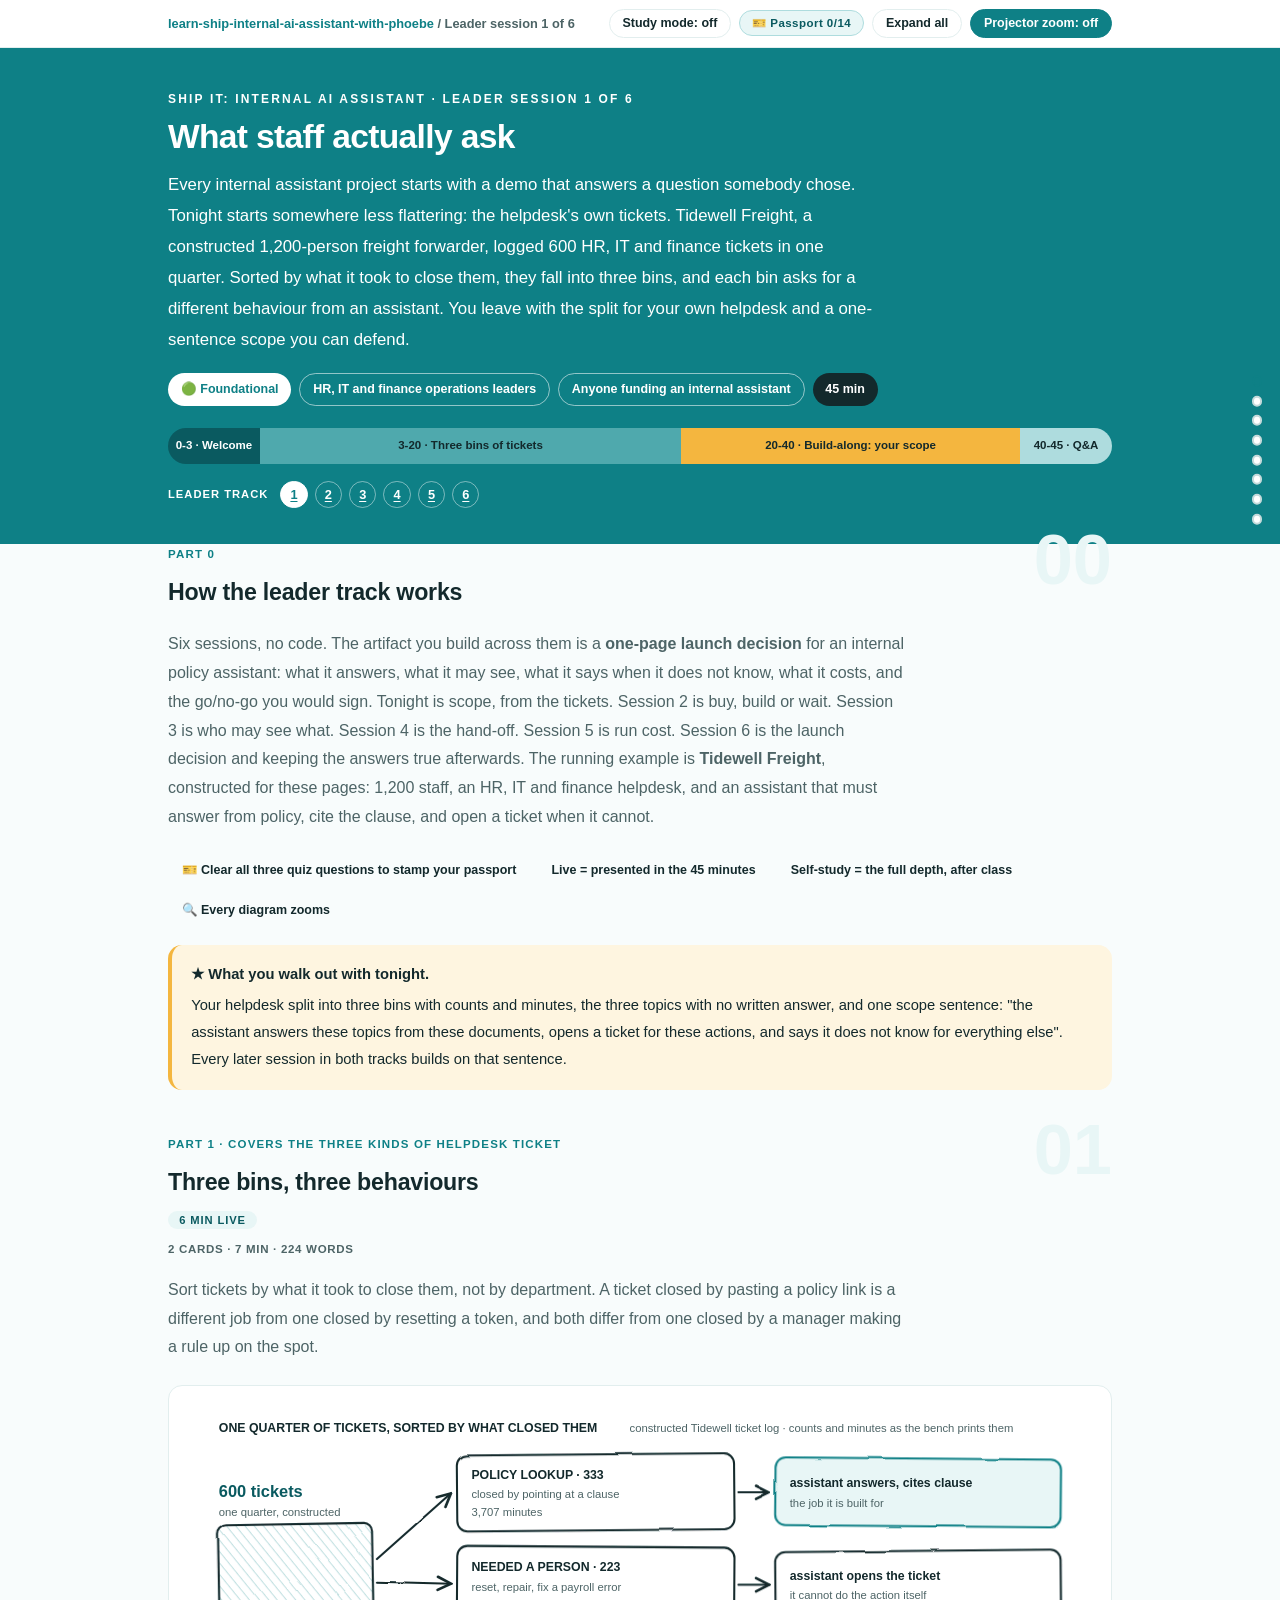
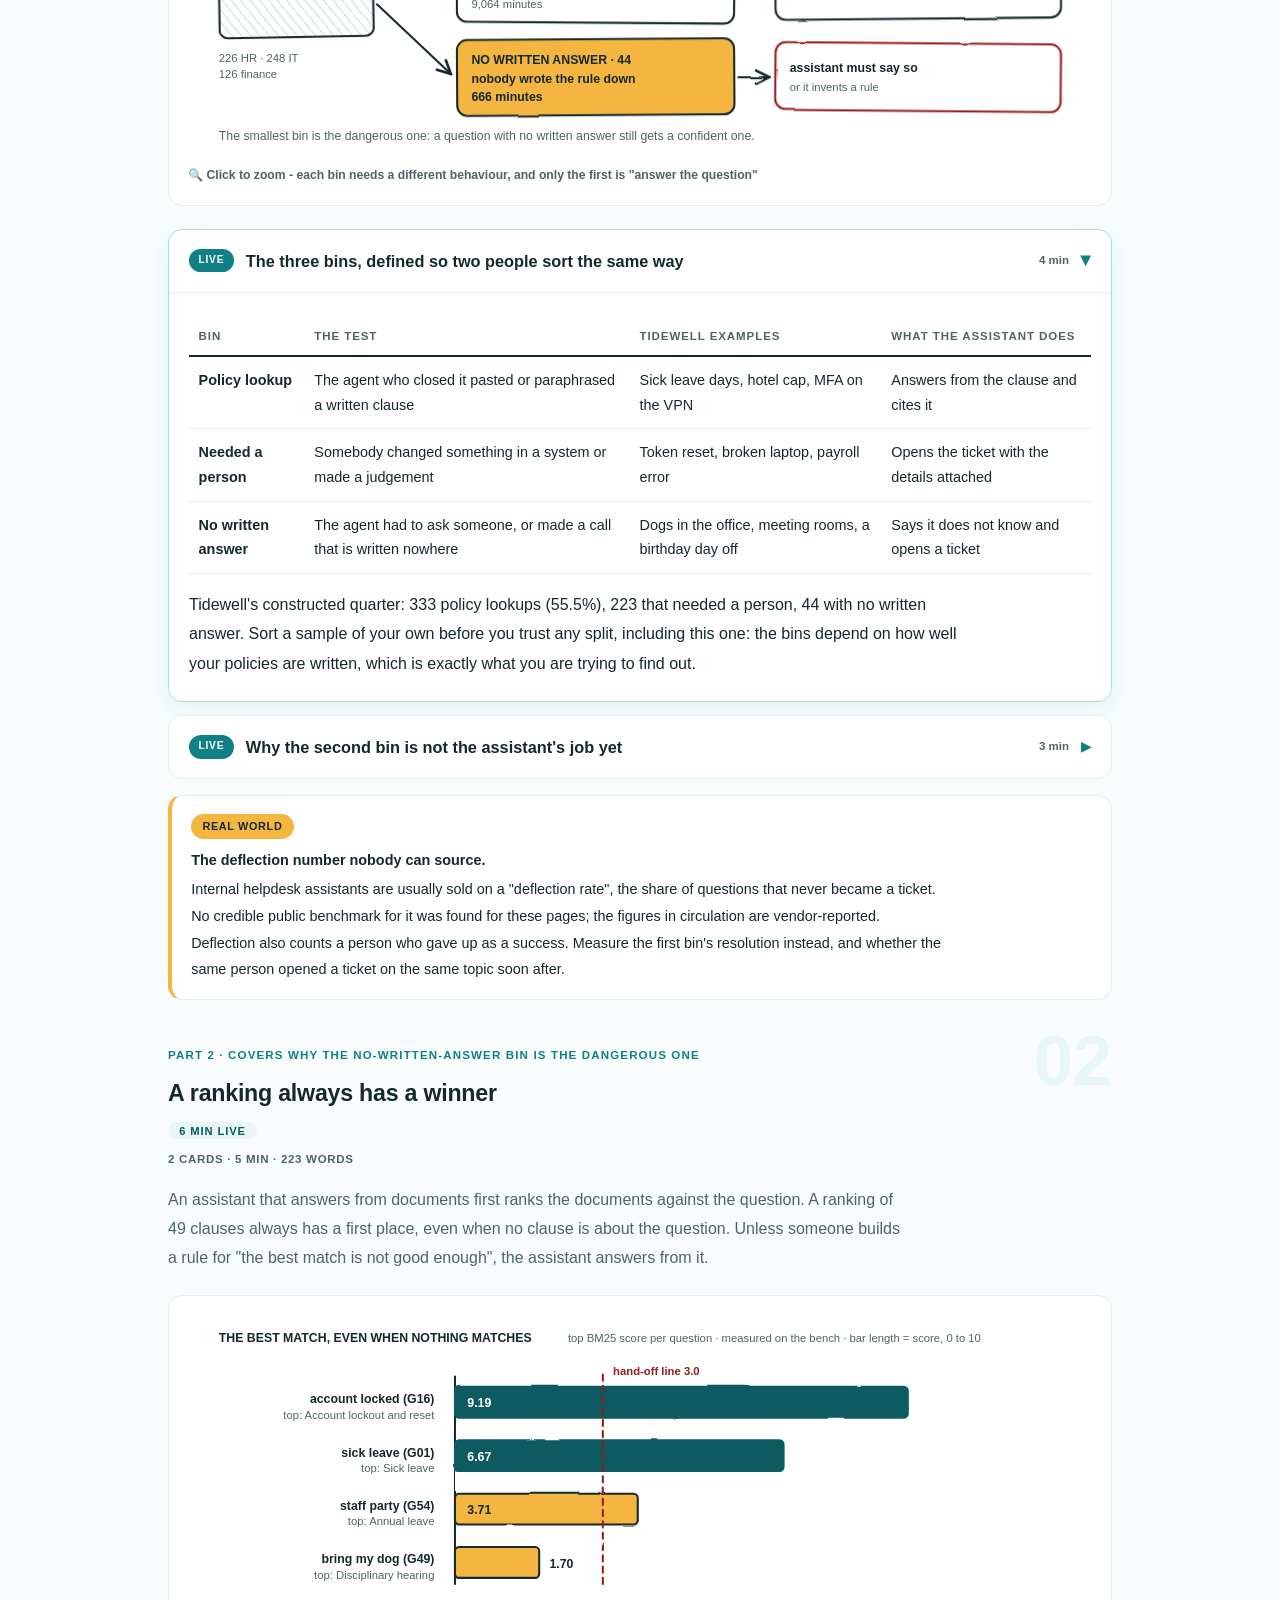
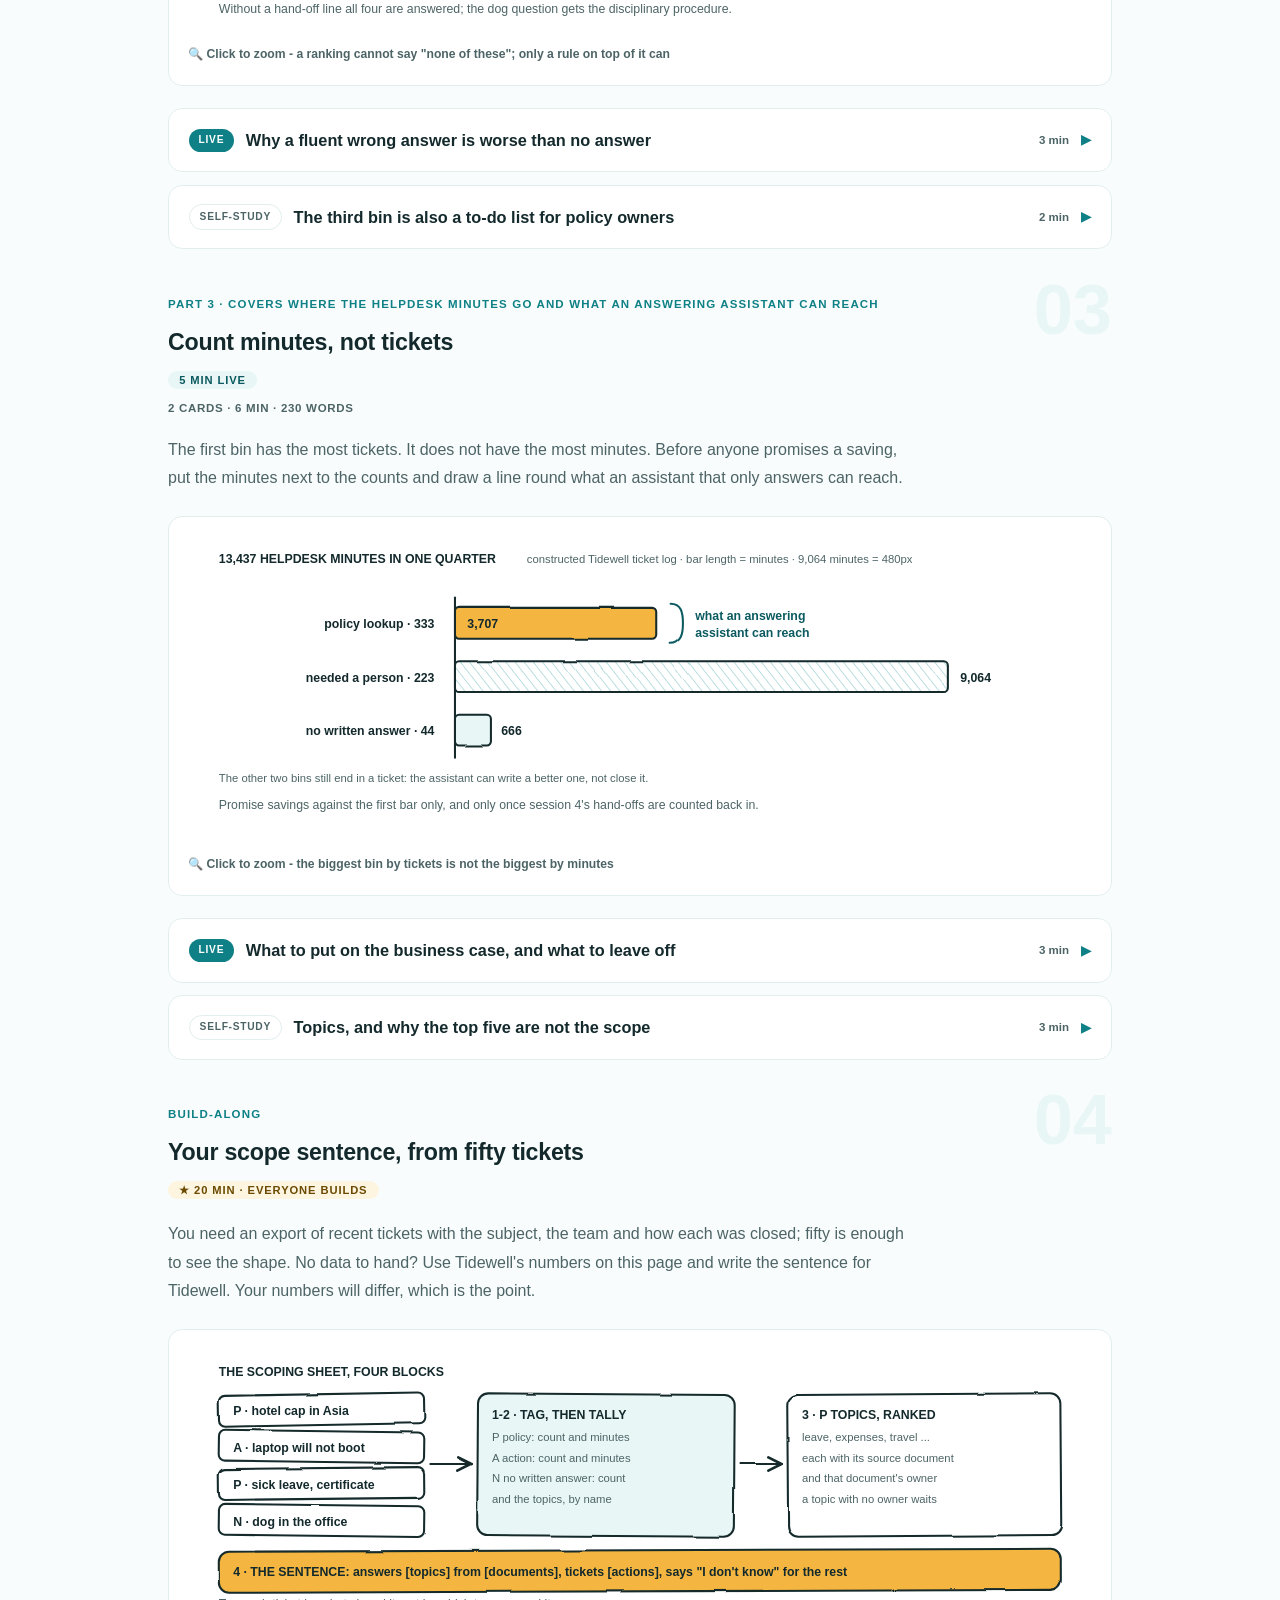
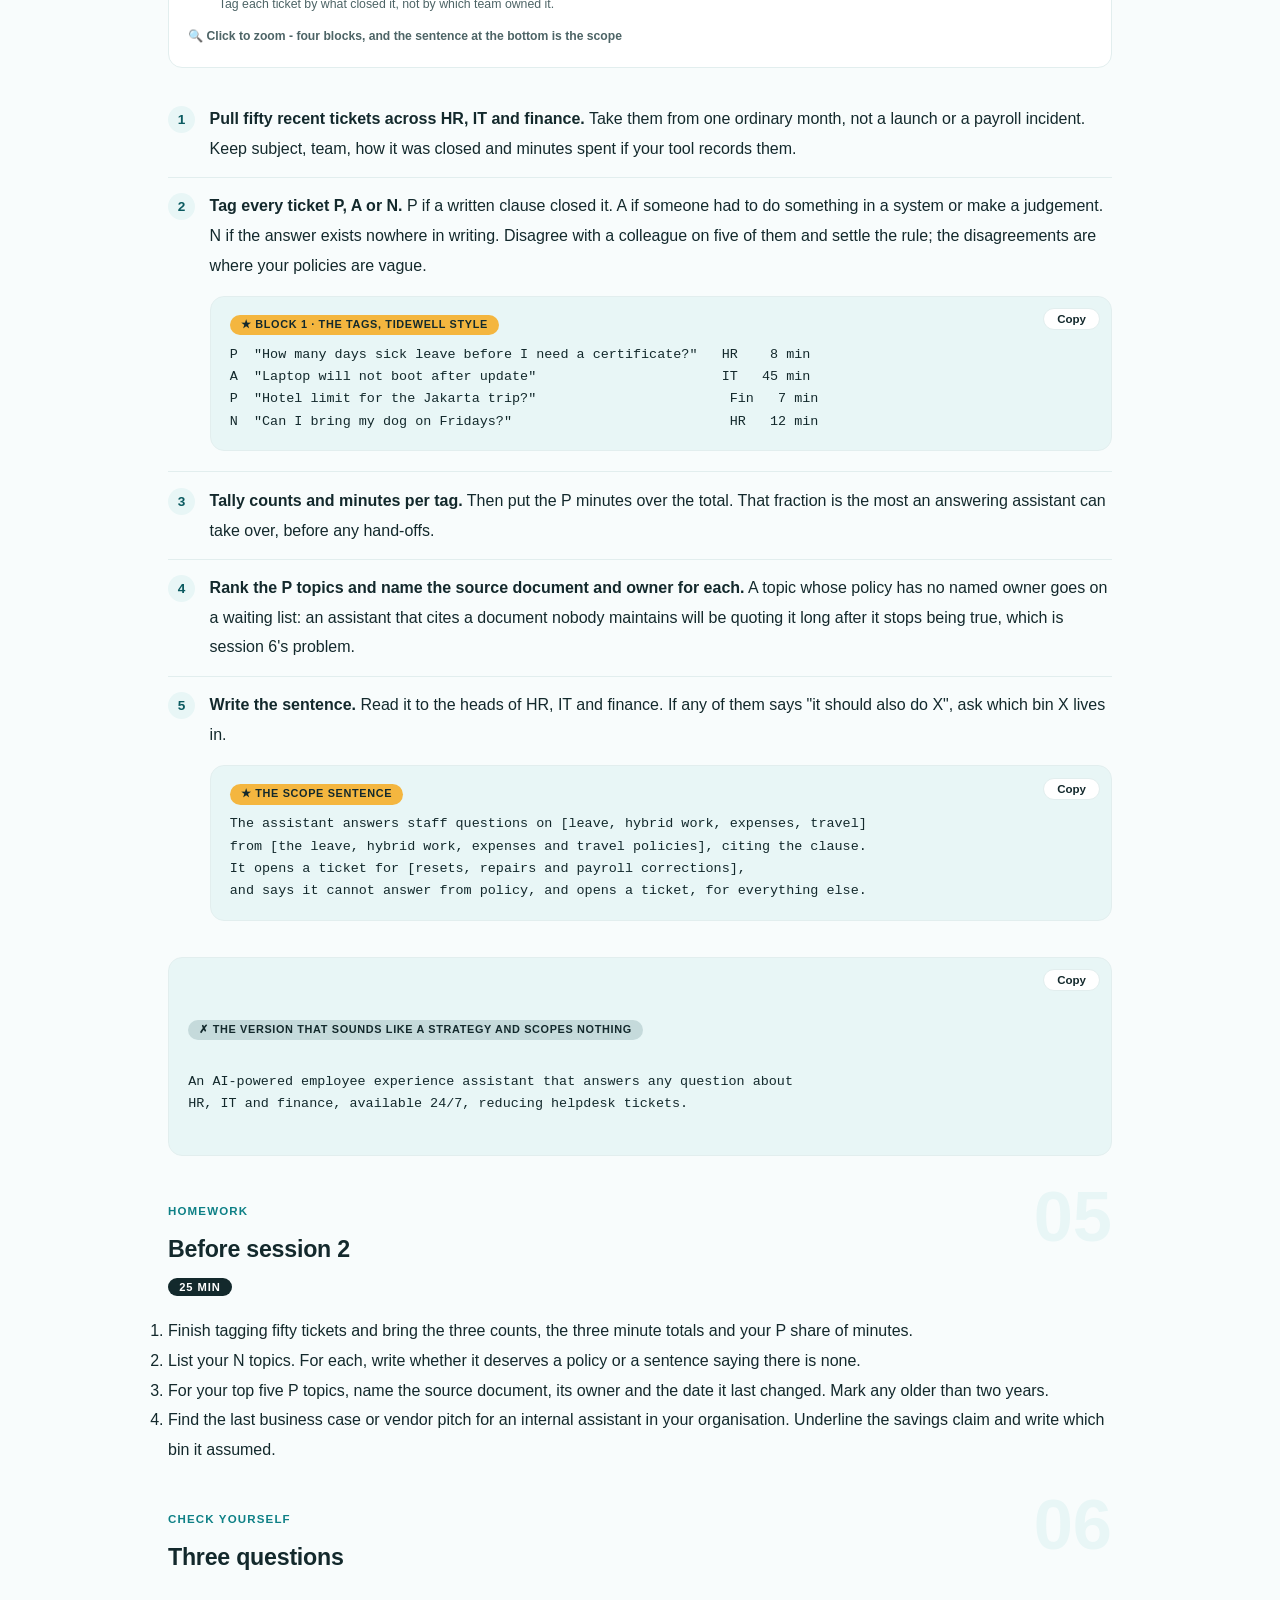
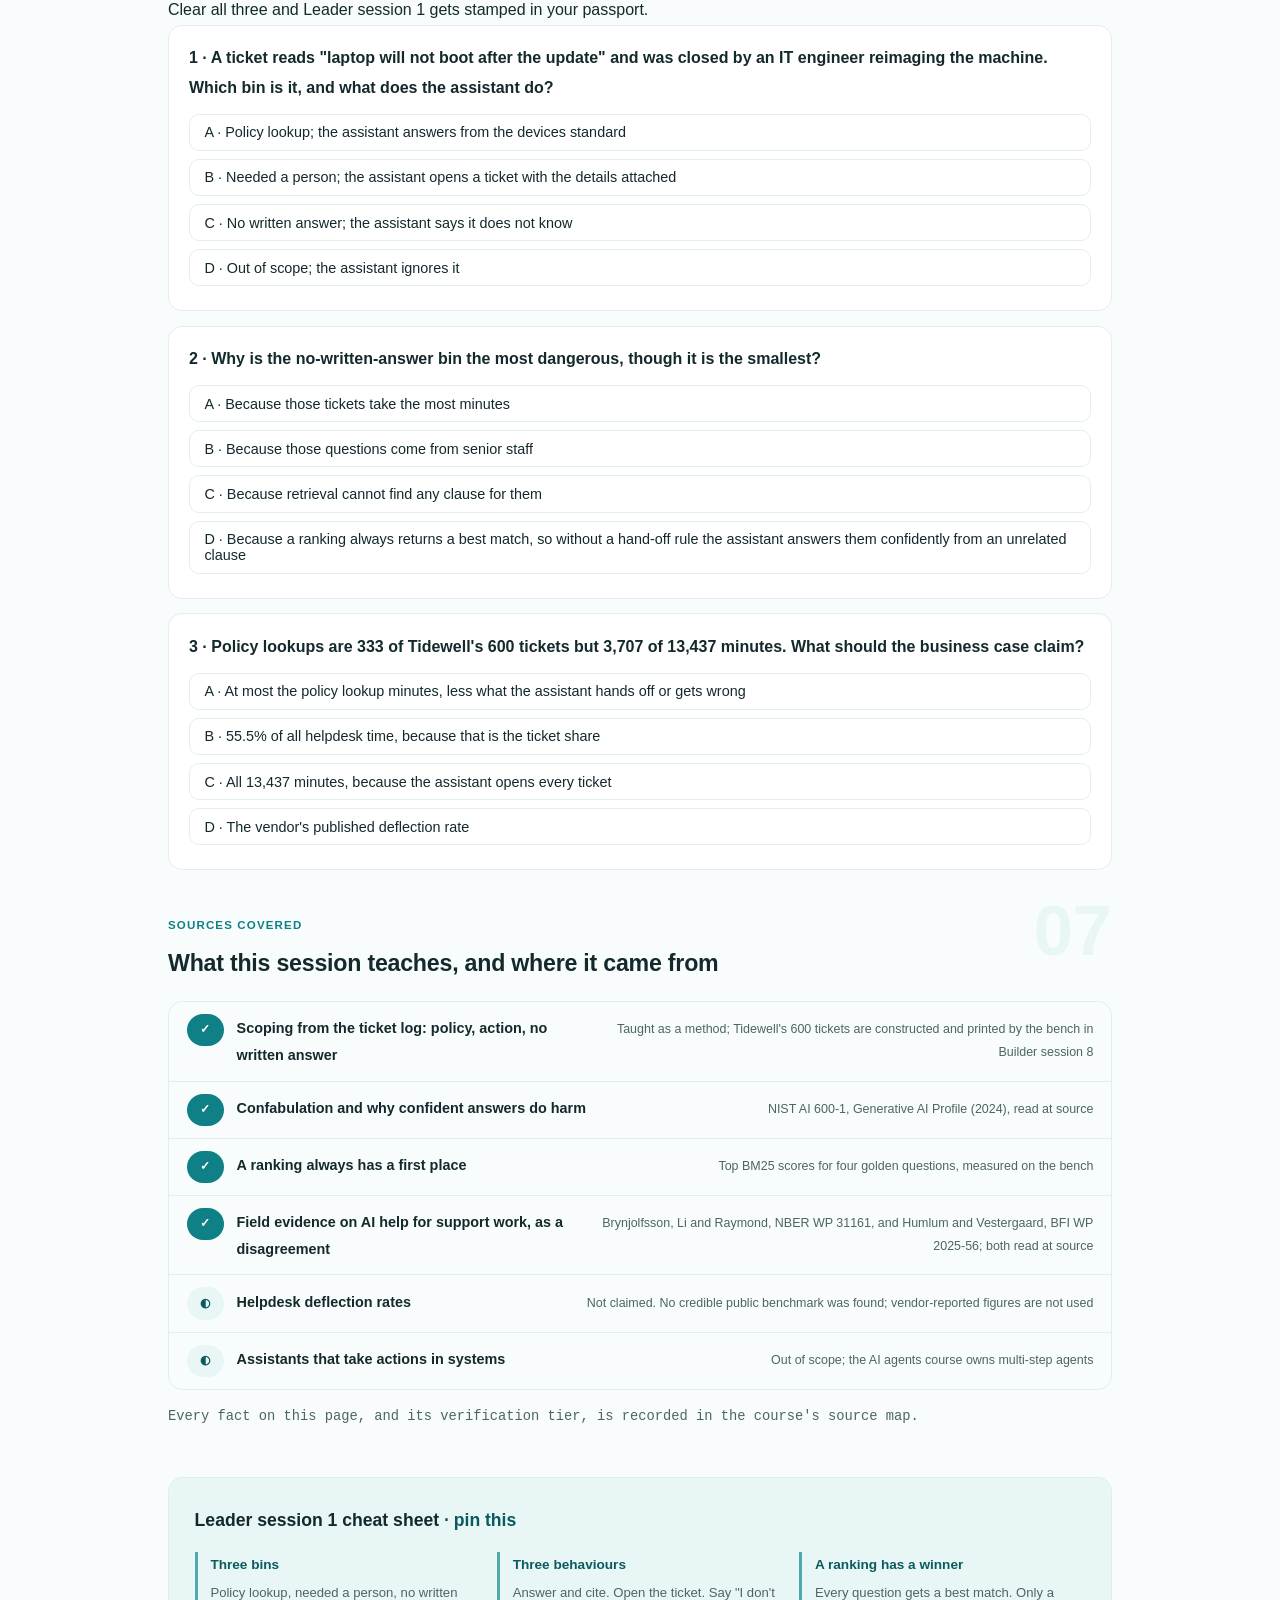
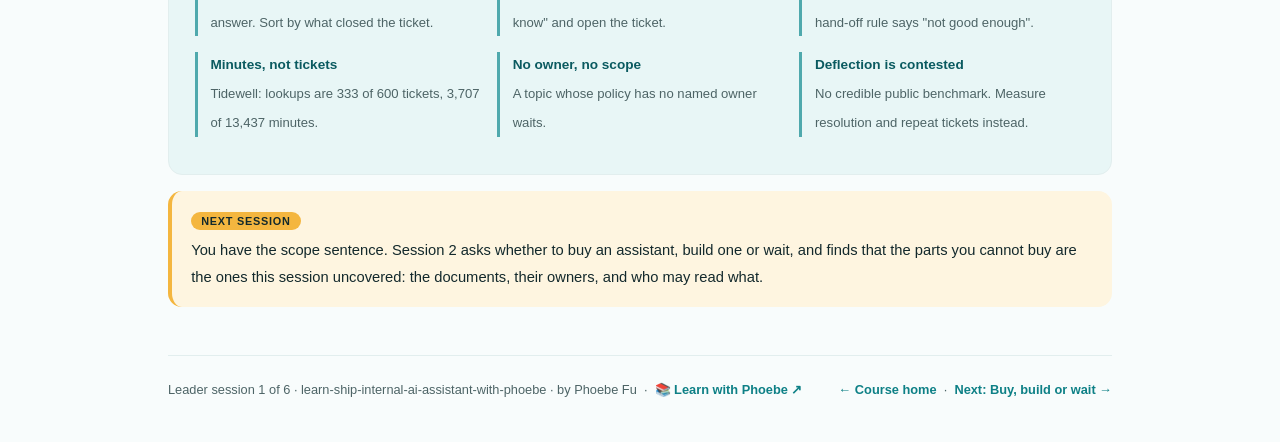
==== commit 430b4ab6: "Fix text contrast below 4.5:1 on severity pill and step badges .hb-s3 drew white on a light fill (1." ====
--- a/courses/a1-what-staff-actually-ask.html
+++ b/courses/a1-what-staff-actually-ask.html
@@ -19,7 +19,7 @@
 <meta name="twitter:image" content="https://phoebefu6.github.io/learn-ship-internal-ai-assistant-with-phoebe/assets/og-cover.png">
 <!-- social:end -->
 <title>Leader session 1 · What staff actually ask - learn ship internal ai assistant with phoebe</title>
-<link rel="stylesheet" href="../assets/style.css?v=2">
+<link rel="stylesheet" href="../assets/style.css?v=3">
 </head>
 <body>
 
--- a/assets/style.css
+++ b/assets/style.css
@@ -312,7 +312,7 @@
   width: 1.7rem; height: 1.7rem;
   border-radius: 999px;
   background: var(--indigo-50);
-  color: var(--indigo);
+  color: var(--indigo-deep);
   font-weight: 700;
   font-size: .85rem;
   display: inline-flex;
@@ -1346,7 +1346,7 @@
 .hb-findings li:last-child { border-bottom: 0; }
 .hb-sev { font-size: .68rem; font-weight: 800; border-radius: 999px; padding: .1rem .45rem; white-space: nowrap; }
 .hb-s4 { background: #991B1B; color: #fff; }
-.hb-s3 { background: #F4B63F; color: #fff; }
+.hb-s3 { background: #F4B63F; color: var(--ink); }
 .hb-s2 { background: var(--amber-50); color: var(--amber-ink); }
 .hb-s1 { background: var(--indigo-50); color: var(--indigo-deep); }
 .hb-findings .hb-src { font-size: .72rem; color: var(--muted); white-space: nowrap; }
